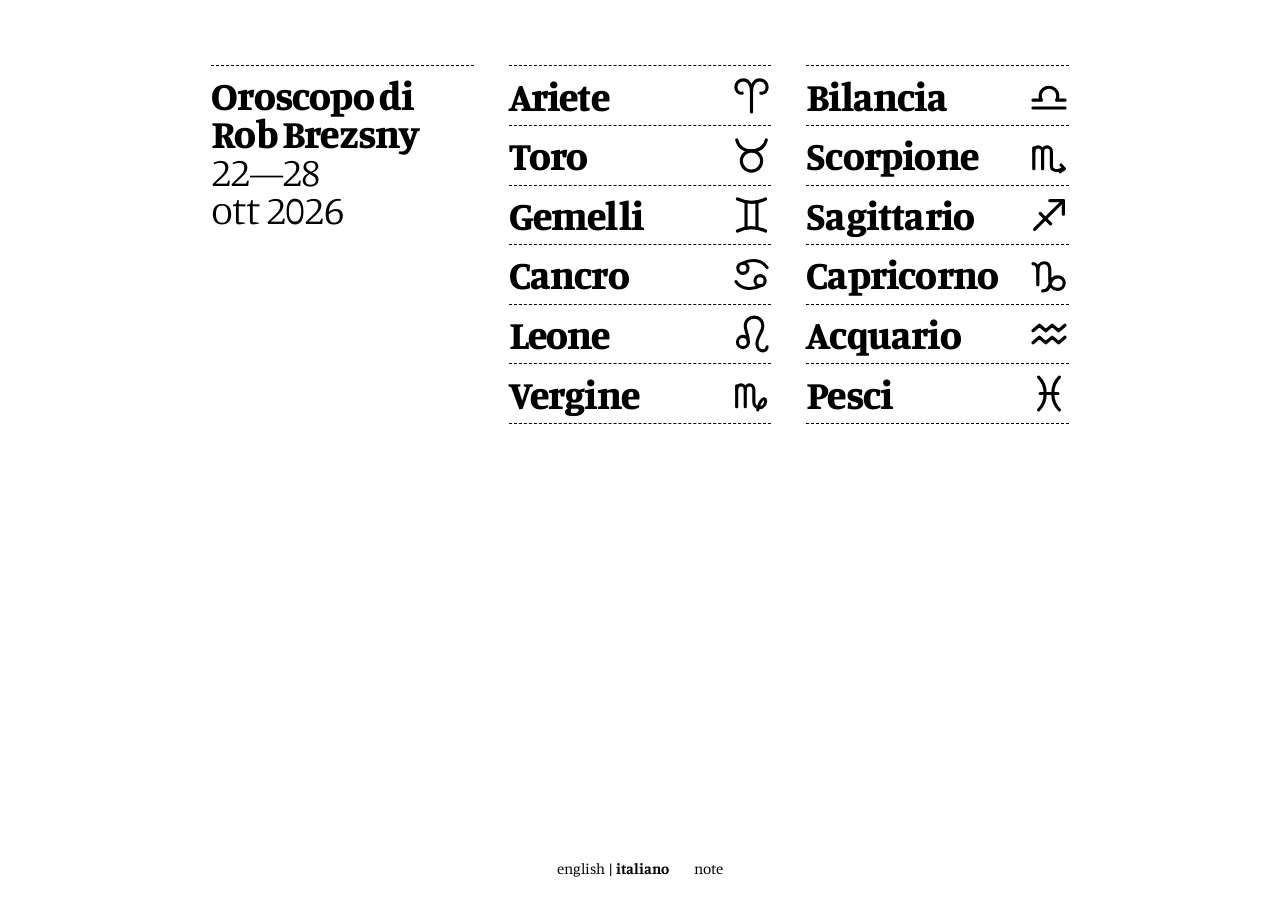
==== index.html @ 0cee4499 "Pagina delle note in italiano e inglese, con link nel footer Co-Authored-By: Claude Opus 5.5 <norepl" ====
<!doctype html>
<html lang="it">
<head>
  <meta charset="utf-8">
  <meta name="viewport" content="width=device-width, initial-scale=1">
  <meta name="robots" content="noindex, nofollow">
  <title>Oroscopo</title>
  <link rel="preconnect" href="https://fonts.googleapis.com">
  <link rel="preconnect" href="https://fonts.gstatic.com" crossorigin>
  <link href="https://fonts.googleapis.com/css2?family=Manuale:wght@300;400;700;800&display=swap" rel="stylesheet">
  <link rel="stylesheet" href="style.css">
</head>
<body class="home">
  <main class="foglio" id="foglio">
    <h1 class="titolo"><span id="intestazione">Oroscopo di</span><br><span id="autore"></span><br><span class="data" id="settimana"></span></h1>
    <ul class="elenco" id="elenco"></ul>
  </main>
  <footer class="lingue" id="lingue">
    <a href="#en" data-lingua="en" lang="en">english</a> | <a href="#it" data-lingua="it">italiano</a>
    <a class="link-nota" id="link-nota" href="nota">note</a>
  </footer>
  <script src="app.js"></script>
</body>
</html>
---- style.css ----
/* Oroscopo da scontrino — solo nero #000 su bianco */

/* La lunghezza della pagina viene impostata da app.js, segno per segno */
@page {
  size: 58mm 110mm;
  margin: 0;
}

* {
  box-sizing: border-box;
}

/* --s è la scala dello scontrino: tutte le misure sono quelle di stampa
   (mm e pt) moltiplicate per --s. In stampa vale 1; a schermo le misure
   crescono, ma senza zoom: sul telefono la colonna si allarga e le righe
   diventano più lunghe, il corpo resta lo stesso. */
:root {
  --s: 1;
  --st: var(--s); /* scala di titoli e simboli: di solito la stessa */
}

/* A schermo, computer e telefono, la stessa scala: 48mm → 280 pixel.
   Sul telefono la colonna si allarga fino a tutta la larghezza
   e le righe diventano più lunghe, il corpo resta questo. */
@media screen {
  :root {
    --s: 1.5434;
    --st: var(--s);
  }
}

/* Telefono: testo a 18px, titoli e nomi dei segni a 36px */
@media screen and (max-width: 480px) {
  :root {
    --s: 1.6875; /* 8pt → 18px */
    --st: 1.3462; /* 19,5pt → 35px */
  }
}

html {
  -webkit-text-size-adjust: 100%;
}

body {
  margin: 0;
  background: #fff;
  color: #000;
  font-family: "Manuale", Georgia, serif;
  font-weight: 400;
}

/* ---------- Scontrino ---------- */

.pagina-segno {
  display: flex;
  flex-direction: column;
  align-items: center;
  min-height: 100vh;
  padding: 48px 16px 24px;
}

/* Carta 58mm → 48mm stampabili, con 1,5mm di margine interno per lato.
   La home usa la stessa colonna (.foglio). */
.foglio {
  width: calc(48mm * var(--s));
  margin: 0 auto;
  padding: calc(3mm * var(--s)) calc(1.5mm * var(--s)) calc(4mm * var(--s));
}

.scontrino {
  -webkit-print-color-adjust: exact;
  print-color-adjust: exact;
}

.testata {
  display: flex;
  justify-content: space-between;
  align-items: center;
  gap: calc(2mm * var(--s));
  padding-bottom: calc(2.2mm * var(--s));
  border-bottom: 1px dashed #000;
}

.nome {
  margin: 0;
  font-size: calc(19.5pt * var(--st)); /* il corpo con cui ci sta Capricorno, il nome più lungo */
  font-weight: 800;
  line-height: 0.85;
  letter-spacing: -0.02em;
  white-space: nowrap;
}

/* Il nome riporta all'elenco dei segni */
.nome a {
  color: inherit;
  text-decoration: none;
}

.nome a:hover,
.nome a:focus-visible {
  text-decoration: underline;
  text-decoration-thickness: 1px;
  text-underline-offset: 0.12em;
}

.glifo {
  flex: none;
  width: calc(9mm * var(--st));
  height: calc(9mm * var(--st));
}

.testo {
  margin: calc(2.2mm * var(--s)) 0;
  font-size: calc(8pt * var(--s));
  line-height: 1.32;
  text-align: left;
  -webkit-hyphens: auto;
  hyphens: auto;
}

.testo p {
  margin: 0;
}

.testo p + p {
  text-indent: 1em;
}

.firma {
  display: flex;
  justify-content: space-between;
  gap: calc(2mm * var(--s));
  padding-top: calc(2.2mm * var(--s));
  border-top: 1px dashed #000;
  font-size: calc(6.5pt * var(--s));
  font-weight: 700;
  letter-spacing: 0.06em;
  text-transform: uppercase;
  white-space: nowrap;
}


/* Telefono (e app come Snap&tag, che "fotografano" lo schermo):
   pagina bianca, colonna a tutta larghezza. Il corpo non cambia:
   sugli schermi più larghi le righe sono solo più lunghe. */
@media screen and (max-width: 480px) {
  body.pagina-segno,
  body.home {
    padding: 0 0 24px;
  }

  /* Home sul telefono: righe un po' più basse, perché tutti e 12 i segni
     stiano in una schermata di iPhone 13 */
  body.home .titolo,
  body.home .elenco a {
    padding: 9.5px 0;
  }

  body.home .elenco img {
    width: 32px;
    height: 32px;
  }

  .foglio {
    width: 100%;
  }

  /* Telefono: l'illustrazione in fondo, sopra il footer delle lingue */
  .pagina-segno .illustrazione:not([hidden]) {
    display: block;
    width: calc(100% - 2 * 1.5mm * var(--s));
    height: auto;
    margin: 8px auto 24px;
  }
}

@media print {
  .lingue {
    display: none;
  }

  body,
  .pagina-segno {
    display: block;
    min-height: 0;
    padding: 0;
    background: #fff;
  }
}

/* Footer: english | italiano. Solo a schermo, centrato in fondo alla pagina. */
.lingue {
  margin-top: auto; /* spinge il footer contro il bordo in basso */
  padding-top: 48px;
  font-size: 15px;
  line-height: 1;
  text-align: center;
}

.lingue a {
  color: #000;
  text-decoration: none;
}

.lingue a.attiva {
  font-weight: 700;
}

/* "note" sta a destra delle lingue, staccato da uno spazio */
.lingue .link-nota {
  margin-left: 1.5em;
}

/* Pagina delle note: lo scontrino da solo, i link nel testo sottolineati */
.pagina-nota .testo a {
  color: inherit;
  text-decoration: underline;
  text-decoration-thickness: 1px;
  text-underline-offset: 0.12em;
}

@media screen and (min-width: 960px) {
  .pagina-segno.pagina-nota {
    display: flex;
  }

  .pagina-segno.pagina-nota .foglio {
    margin: 0 auto;
  }
}

.lingue a:not(.attiva):hover {
  text-decoration: underline;
  text-decoration-thickness: 1px;
  text-underline-offset: 0.12em;
}

/* Illustrazione del segno: solo a schermo.
   Computer: a destra dello scontrino. Finestre più strette: sotto lo scontrino. */
.illustrazione {
  display: none;
}

@media screen and (min-width: 481px) and (max-width: 959px) {
  .pagina-segno .illustrazione:not([hidden]) {
    display: block;
    width: 280px;
    height: auto;
    margin-top: 24px;
  }
}

@media screen and (min-width: 960px) {
  /* Scontrino e lingue a sinistra, illustrazione a destra */
  .pagina-segno {
    display: grid;
    grid-template-columns: auto 420px;
    grid-template-rows: 1fr auto;
    justify-content: center;
    align-items: start;
    column-gap: 64px;
  }

  .pagina-segno .scontrino {
    grid-column: 1;
    grid-row: 1;
  }

  .pagina-segno .illustrazione {
    grid-column: 2;
    grid-row: 1;
  }

  .pagina-segno .lingue {
    grid-column: 1 / -1;
    grid-row: 2;
    justify-self: center;
  }

  .pagina-segno .foglio {
    margin: 0;
  }

  .illustrazione:not([hidden]) {
    display: block;
    width: 420px;
    height: auto;
  }
}

/* ---------- Home ---------- */

.home {
  display: flex;
  flex-direction: column;
  min-height: 100vh;
  padding: 48px 16px 24px;
}

/* Titolo: stesso corpo dei segni, la data in light */
.titolo {
  margin: 0;
  padding: calc(2.2mm * var(--s) * 0.75) 0; /* come le righe dei segni */
  font-size: calc(19.5pt * var(--st));
  font-weight: 800;
  line-height: 0.95;
  letter-spacing: -0.02em;
}

.titolo .data {
  font-weight: 300;
}

.elenco {
  margin: 0;
  padding: 0;
  list-style: none;
  border-top: 1px dashed #000;
}

.elenco li {
  border-bottom: 1px dashed #000;
}

/* Ogni voce è la testata del suo scontrino */
.elenco a {
  display: flex;
  justify-content: space-between;
  align-items: center;
  gap: calc(2mm * var(--s));
  padding: calc(2.2mm * var(--s) * 0.75) 0; /* righe: 75% della testata dello scontrino */
  color: #000;
  text-decoration: none;
  font-size: calc(19.5pt * var(--st));
  font-weight: 800;
  line-height: 0.85;
  letter-spacing: -0.02em;
}

.elenco img {
  flex: none;
  width: calc(9mm * var(--st) * 0.75); /* simboli: 75% di quelli dello scontrino */
  height: calc(9mm * var(--st) * 0.75);
}

.elenco a:hover .nome-segno,
.elenco a:focus-visible .nome-segno {
  text-decoration: underline;
  text-decoration-thickness: 1px;
  text-underline-offset: 0.12em;
}

/* Computer: tre colonne da scontrino. Nella prima il titolo,
   nelle altre due i segni (Ariete–Vergine, Bilancia–Pesci). */
@media screen and (min-width: 960px) {
  .home .foglio {
    display: grid;
    grid-template-columns: calc(45mm * var(--s)) calc(96mm * var(--s)); /* 45 | 6 | 45 + 6 + 45 */
    column-gap: calc(6mm * var(--s));
    align-items: start;
    width: calc(150mm * var(--s)); /* 3 colonne da 45mm + 2 spazi da 6mm + margini interni */
  }

  .titolo {
    border-top: 1px dashed #000;
  }

  .elenco {
    display: grid;
    grid-template-columns: 1fr 1fr;
    grid-template-rows: repeat(6, auto);
    grid-auto-flow: column;
    column-gap: calc(6mm * var(--s));
    border-top: 0;
  }

  .elenco li:nth-child(6n + 1) {
    border-top: 1px dashed #000;
  }
}
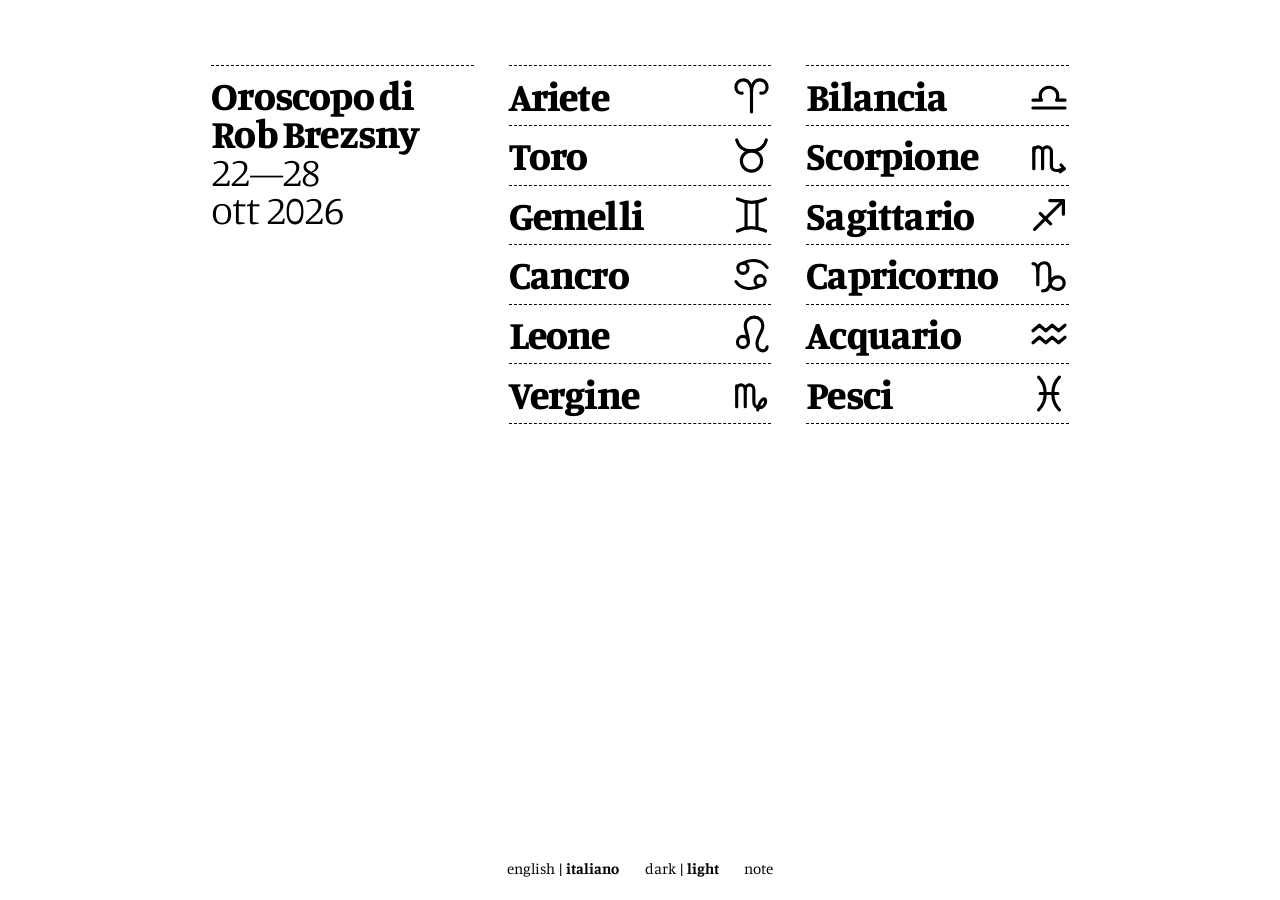
==== commit 86fcad8d: "Modo scuro, con dark | light nel footer Co-Authored-By: Claude Opus 5.5 <noreply@anthropic.com> Clau" ====
--- a/index.html
+++ b/index.html
@@ -9,6 +9,13 @@
   <link rel="preconnect" href="https://fonts.gstatic.com" crossorigin>
   <link href="https://fonts.googleapis.com/css2?family=Manuale:wght@300;400;700;800&display=swap" rel="stylesheet">
   <link rel="stylesheet" href="style.css">
+  <script>
+    // Tema scelto dal footer (dark | light): applicato subito, prima che la pagina appaia
+    try {
+      const tema = localStorage.getItem("tema");
+      if (tema) document.documentElement.dataset.tema = tema;
+    } catch {}
+  </script>
 </head>
 <body class="home">
   <main class="foglio" id="foglio">
@@ -17,6 +24,7 @@
   </main>
   <footer class="lingue" id="lingue">
     <a href="#en" data-lingua="en" lang="en">english</a> | <a href="#it" data-lingua="it">italiano</a>
+    <span class="tema"><a href="#dark" data-tema="dark" lang="en">dark</a> | <a href="#light" data-tema="light" lang="en">light</a></span>
     <a class="link-nota" id="link-nota" href="nota">note</a>
   </footer>
   <script src="app.js"></script>
--- a/style.css
+++ b/style.css
@@ -15,6 +15,8 @@
    crescono, ma senza zoom: sul telefono la colonna si allarga e le righe
    diventano più lunghe, il corpo resta lo stesso. */
 :root {
+  --carta: #fff; /* fondo */
+  --inchiostro: #000; /* testo, righe, simboli */
   --s: 1;
   --st: var(--s); /* scala di titoli e simboli: di solito la stessa */
 }
@@ -37,14 +39,44 @@
   }
 }
 
+/* Modo scuro: di base segue l'impostazione del dispositivo; il footer
+   "dark | light" lo forza (attributo data-tema su <html>, salvato nel browser).
+   Solo a schermo: in stampa resta sempre nero su bianco. */
+@media screen and (prefers-color-scheme: dark) {
+  :root:not([data-tema="light"]) {
+    --carta: #000;
+    --inchiostro: #fff;
+    color-scheme: dark;
+  }
+
+  /* I simboli sono file SVG neri: in modo scuro li invertiamo in bianco */
+  :root:not([data-tema="light"]) .glifo,
+  :root:not([data-tema="light"]) .elenco img {
+    filter: invert(1);
+  }
+}
+
+@media screen {
+  :root[data-tema="dark"] {
+    --carta: #000;
+    --inchiostro: #fff;
+    color-scheme: dark;
+  }
+
+  :root[data-tema="dark"] .glifo,
+  :root[data-tema="dark"] .elenco img {
+    filter: invert(1);
+  }
+}
+
 html {
   -webkit-text-size-adjust: 100%;
 }
 
 body {
   margin: 0;
-  background: #fff;
-  color: #000;
+  background: var(--carta);
+  color: var(--inchiostro);
   font-family: "Manuale", Georgia, serif;
   font-weight: 400;
 }
@@ -78,7 +110,7 @@
   align-items: center;
   gap: calc(2mm * var(--s));
   padding-bottom: calc(2.2mm * var(--s));
-  border-bottom: 1px dashed #000;
+  border-bottom: 1px dashed var(--inchiostro);
 }
 
 .nome {
@@ -131,7 +163,7 @@
   justify-content: space-between;
   gap: calc(2mm * var(--s));
   padding-top: calc(2.2mm * var(--s));
-  border-top: 1px dashed #000;
+  border-top: 1px dashed var(--inchiostro);
   font-size: calc(6.5pt * var(--s));
   font-weight: 700;
   letter-spacing: 0.06em;
@@ -163,12 +195,14 @@
 
   .foglio {
     width: 100%;
+    padding-left: 16px;
+    padding-right: 16px;
   }
 
   /* Telefono: l'illustrazione in fondo, sopra il footer delle lingue */
   .pagina-segno .illustrazione:not([hidden]) {
     display: block;
-    width: calc(100% - 2 * 1.5mm * var(--s));
+    width: calc(100% - 32px); /* allineata al testo: 16px per lato */
     height: auto;
     margin: 8px auto 24px;
   }
@@ -198,7 +232,7 @@
 }
 
 .lingue a {
-  color: #000;
+  color: var(--inchiostro);
   text-decoration: none;
 }
 
@@ -206,7 +240,8 @@
   font-weight: 700;
 }
 
-/* "note" sta a destra delle lingue, staccato da uno spazio */
+/* Gruppi del footer (lingue, tema, note) staccati da uno spazio */
+.lingue .tema,
 .lingue .link-nota {
   margin-left: 1.5em;
 }
@@ -315,11 +350,11 @@
   margin: 0;
   padding: 0;
   list-style: none;
-  border-top: 1px dashed #000;
+  border-top: 1px dashed var(--inchiostro);
 }
 
 .elenco li {
-  border-bottom: 1px dashed #000;
+  border-bottom: 1px dashed var(--inchiostro);
 }
 
 /* Ogni voce è la testata del suo scontrino */
@@ -329,7 +364,7 @@
   align-items: center;
   gap: calc(2mm * var(--s));
   padding: calc(2.2mm * var(--s) * 0.75) 0; /* righe: 75% della testata dello scontrino */
-  color: #000;
+  color: var(--inchiostro);
   text-decoration: none;
   font-size: calc(19.5pt * var(--st));
   font-weight: 800;
@@ -362,7 +397,7 @@
   }
 
   .titolo {
-    border-top: 1px dashed #000;
+    border-top: 1px dashed var(--inchiostro);
   }
 
   .elenco {
@@ -375,6 +410,6 @@
   }
 
   .elenco li:nth-child(6n + 1) {
-    border-top: 1px dashed #000;
-  }
-}
+    border-top: 1px dashed var(--inchiostro);
+  }
+}
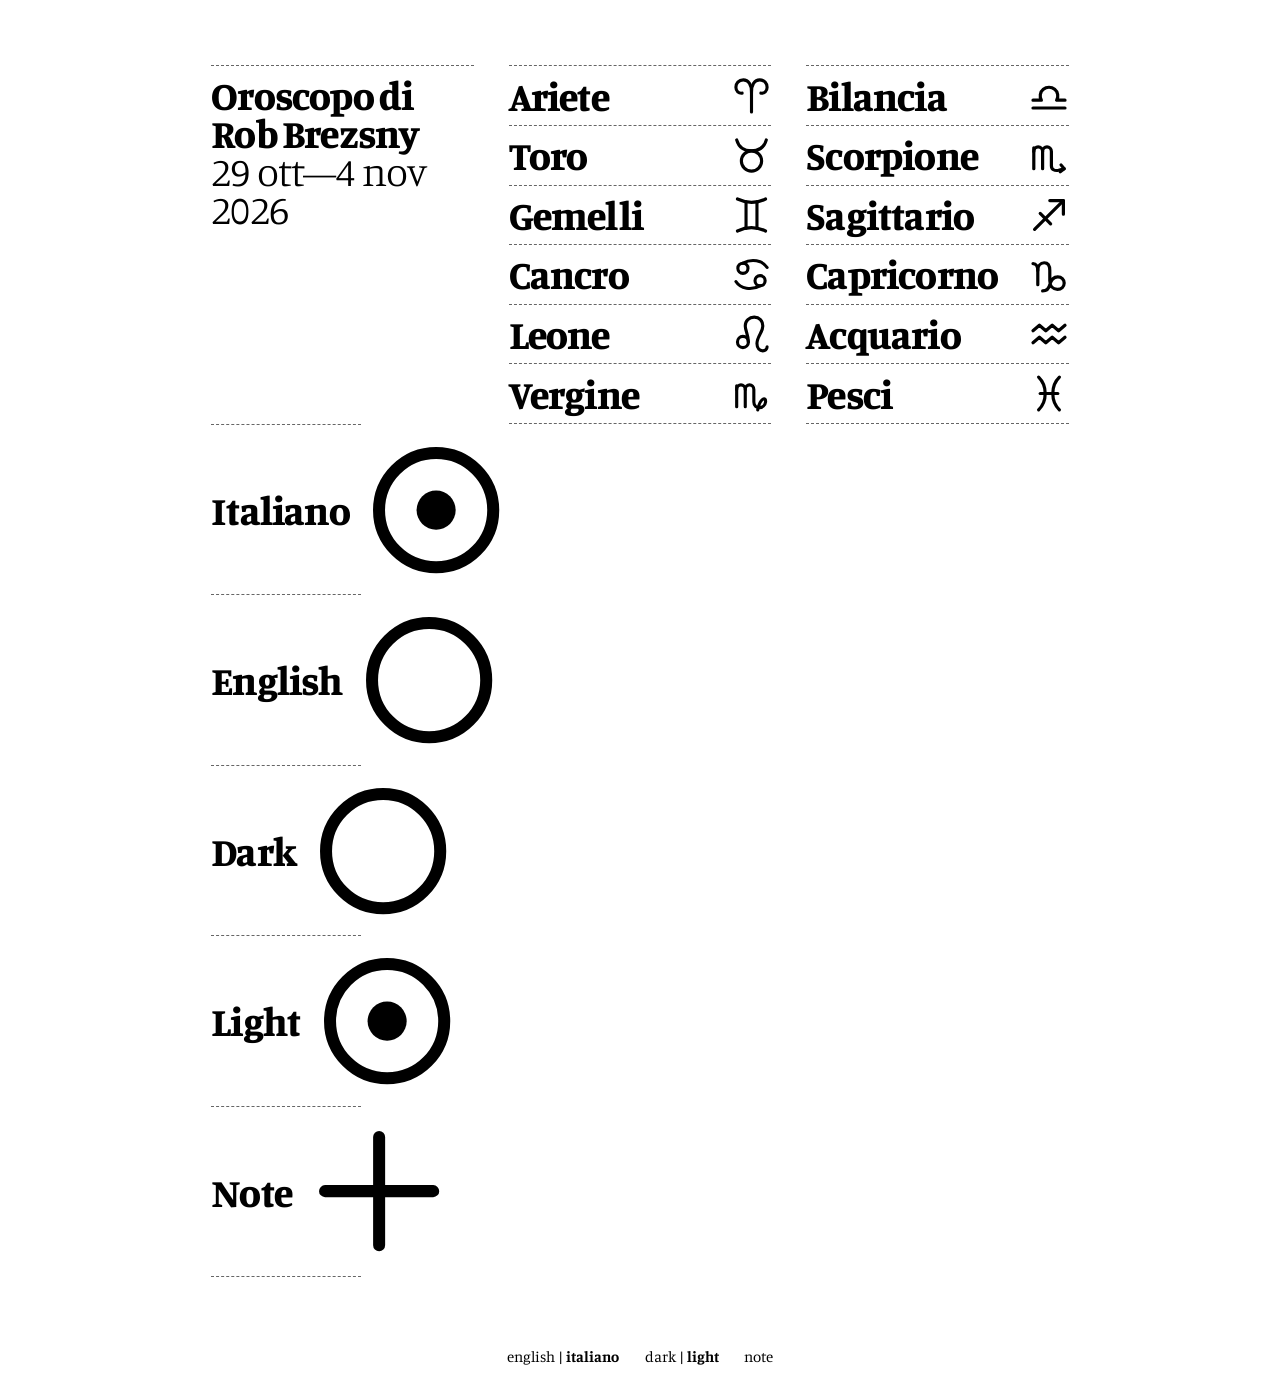
==== commit 850e8ef1: "Menu della home sul telefono, con icone disegnate come i segni Co-Authored-By: Claude Opus 5.5 <nore" ====
--- a/index.html
+++ b/index.html
@@ -5,6 +5,9 @@
   <meta name="viewport" content="width=device-width, initial-scale=1">
   <meta name="robots" content="noindex, nofollow">
   <title>Oroscopo</title>
+  <link rel="apple-touch-icon" href="icone/apple-touch-icon.png">
+  <link rel="icon" type="image/png" href="icone/favicon.png">
+  <meta name="apple-mobile-web-app-title" content="Oroscopo">
   <link rel="preconnect" href="https://fonts.googleapis.com">
   <link rel="preconnect" href="https://fonts.gstatic.com" crossorigin>
   <link href="https://fonts.googleapis.com/css2?family=Manuale:wght@300;400;700;800&display=swap" rel="stylesheet">
@@ -19,8 +22,22 @@
 </head>
 <body class="home">
   <main class="foglio" id="foglio">
+    <button class="apri-menu" id="apri-menu" type="button" aria-label="Menu" aria-expanded="false">
+      <svg class="simbolo" viewBox="0 0 100 100" aria-hidden="true">
+        <path class="linee" d="M14 36 H86 M14 64 H86"/>
+        <path class="croce" d="M22 22 L78 78 M78 22 L22 78"/>
+      </svg>
+    </button>
     <h1 class="titolo"><span id="intestazione">Oroscopo di</span><br><span id="autore"></span><br><span class="data" id="settimana"></span></h1>
     <ul class="elenco" id="elenco"></ul>
+    <!-- Menu del telefono: le voci sono disegnate come i segni -->
+    <ul class="elenco menu" id="menu">
+      <li><a href="#it" data-lingua="it"><span class="nome-segno">Italiano</span><svg class="simbolo" viewBox="0 0 100 100" aria-hidden="true"><circle cx="50" cy="50" r="38"/><circle class="punto" cx="50" cy="50" r="13"/></svg></a></li>
+      <li><a href="#en" data-lingua="en" lang="en"><span class="nome-segno">English</span><svg class="simbolo" viewBox="0 0 100 100" aria-hidden="true"><circle cx="50" cy="50" r="38"/><circle class="punto" cx="50" cy="50" r="13"/></svg></a></li>
+      <li><a href="#dark" data-tema="dark" lang="en"><span class="nome-segno">Dark</span><svg class="simbolo" viewBox="0 0 100 100" aria-hidden="true"><circle cx="50" cy="50" r="38"/><circle class="punto" cx="50" cy="50" r="13"/></svg></a></li>
+      <li><a href="#light" data-tema="light" lang="en"><span class="nome-segno">Light</span><svg class="simbolo" viewBox="0 0 100 100" aria-hidden="true"><circle cx="50" cy="50" r="38"/><circle class="punto" cx="50" cy="50" r="13"/></svg></a></li>
+      <li><a href="nota"><span class="nome-segno menu-nota">Note</span><svg class="simbolo" viewBox="0 0 100 100" aria-hidden="true"><path d="M50 14 V86 M14 50 H86"/></svg></a></li>
+    </ul>
   </main>
   <footer class="lingue" id="lingue">
     <a href="#en" data-lingua="en" lang="en">english</a> | <a href="#it" data-lingua="it">italiano</a>
--- a/style.css
+++ b/style.css
@@ -17,6 +17,9 @@
 :root {
   --carta: #fff; /* fondo */
   --inchiostro: #000; /* testo, righe, simboli */
+  /* Righe tratteggiate: al 60% a schermo; in stampa nero pieno,
+     perché la stampa termica non rende le trasparenze */
+  --riga: var(--inchiostro);
   --s: 1;
   --st: var(--s); /* scala di titoli e simboli: di solito la stessa */
 }
@@ -26,6 +29,12 @@
    e le righe diventano più lunghe, il corpo resta questo. */
 @media screen {
   :root {
+    --riga: color-mix(in srgb, var(--inchiostro) 60%, transparent);
+  }
+}
+
+@media screen {
+  :root {
     --s: 1.5434;
     --st: var(--s);
   }
@@ -35,7 +44,7 @@
 @media screen and (max-width: 480px) {
   :root {
     --s: 1.6875; /* 8pt → 18px */
-    --st: 1.3462; /* 19,5pt → 35px */
+    --st: 1.2115; /* 19,5pt → 31,5px */
   }
 }
 
@@ -110,7 +119,7 @@
   align-items: center;
   gap: calc(2mm * var(--s));
   padding-bottom: calc(2.2mm * var(--s));
-  border-bottom: 1px dashed var(--inchiostro);
+  border-bottom: 1px dashed var(--riga);
 }
 
 .nome {
@@ -163,7 +172,7 @@
   justify-content: space-between;
   gap: calc(2mm * var(--s));
   padding-top: calc(2.2mm * var(--s));
-  border-top: 1px dashed var(--inchiostro);
+  border-top: 1px dashed var(--riga);
   font-size: calc(6.5pt * var(--s));
   font-weight: 700;
   letter-spacing: 0.06em;
@@ -185,12 +194,12 @@
      stiano in una schermata di iPhone 13 */
   body.home .titolo,
   body.home .elenco a {
-    padding: 9.5px 0;
+    padding: 8.5px 0;
   }
 
   body.home .elenco img {
-    width: 32px;
-    height: 32px;
+    width: 28.8px;
+    height: 28.8px;
   }
 
   .foglio {
@@ -350,11 +359,11 @@
   margin: 0;
   padding: 0;
   list-style: none;
-  border-top: 1px dashed var(--inchiostro);
+  border-top: 1px dashed var(--riga);
 }
 
 .elenco li {
-  border-bottom: 1px dashed var(--inchiostro);
+  border-bottom: 1px dashed var(--riga);
 }
 
 /* Ogni voce è la testata del suo scontrino */
@@ -378,11 +387,96 @@
   height: calc(9mm * var(--st) * 0.75);
 }
 
-.elenco a:hover .nome-segno,
+/* Sottolineatura al passaggio del mouse: solo dove c'è un mouse
+   (sul telefono resterebbe "incollata" dopo il tocco) */
+@media (hover: hover) {
+  .elenco a:hover .nome-segno {
+    text-decoration: underline;
+    text-decoration-thickness: 1px;
+    text-underline-offset: 0.12em;
+  }
+}
+
 .elenco a:focus-visible .nome-segno {
   text-decoration: underline;
   text-decoration-thickness: 1px;
   text-underline-offset: 0.12em;
+}
+
+/* Menu del telefono: icone disegnate come i simboli dei segni
+   (viewBox 100, tratto 8, estremità arrotondate), nel colore del testo */
+.apri-menu,
+.menu {
+  display: none;
+}
+
+.simbolo {
+  flex: none;
+  fill: none;
+  stroke: currentColor;
+  stroke-width: 8;
+  stroke-linecap: round;
+  stroke-linejoin: round;
+}
+
+/* Cerchietto: il punto dentro indica la scelta attiva */
+.simbolo .punto {
+  display: none;
+  fill: currentColor;
+  stroke: none;
+}
+
+.menu a.attiva .punto {
+  display: inline;
+}
+
+.apri-menu .croce,
+.menu-aperto .apri-menu .linee {
+  display: none;
+}
+
+.menu-aperto .apri-menu .croce {
+  display: inline;
+}
+
+@media screen and (max-width: 480px) {
+  .home .foglio {
+    position: relative;
+  }
+
+  /* Sulla prima riga del titolo, allineata ai simboli dei segni */
+  .apri-menu {
+    display: block;
+    position: absolute;
+    top: calc(3mm * var(--s) + 8.5px);
+    right: 16px;
+    width: 28.8px;
+    height: calc(19.5pt * var(--st) * 0.95);
+    padding: 0;
+    border: 0;
+    background: none;
+    color: var(--inchiostro);
+    cursor: pointer;
+  }
+
+  .apri-menu .simbolo,
+  body.home .elenco .simbolo {
+    width: 28.8px;
+    height: 28.8px;
+  }
+
+  .menu-aperto #elenco {
+    display: none;
+  }
+
+  .menu-aperto #menu {
+    display: block;
+  }
+
+  /* Sul telefono il footer della home è sostituito dal menu */
+  body.home .lingue {
+    display: none;
+  }
 }
 
 /* Computer: tre colonne da scontrino. Nella prima il titolo,
@@ -397,7 +491,7 @@
   }
 
   .titolo {
-    border-top: 1px dashed var(--inchiostro);
+    border-top: 1px dashed var(--riga);
   }
 
   .elenco {
@@ -410,6 +504,6 @@
   }
 
   .elenco li:nth-child(6n + 1) {
-    border-top: 1px dashed var(--inchiostro);
-  }
-}
+    border-top: 1px dashed var(--riga);
+  }
+}
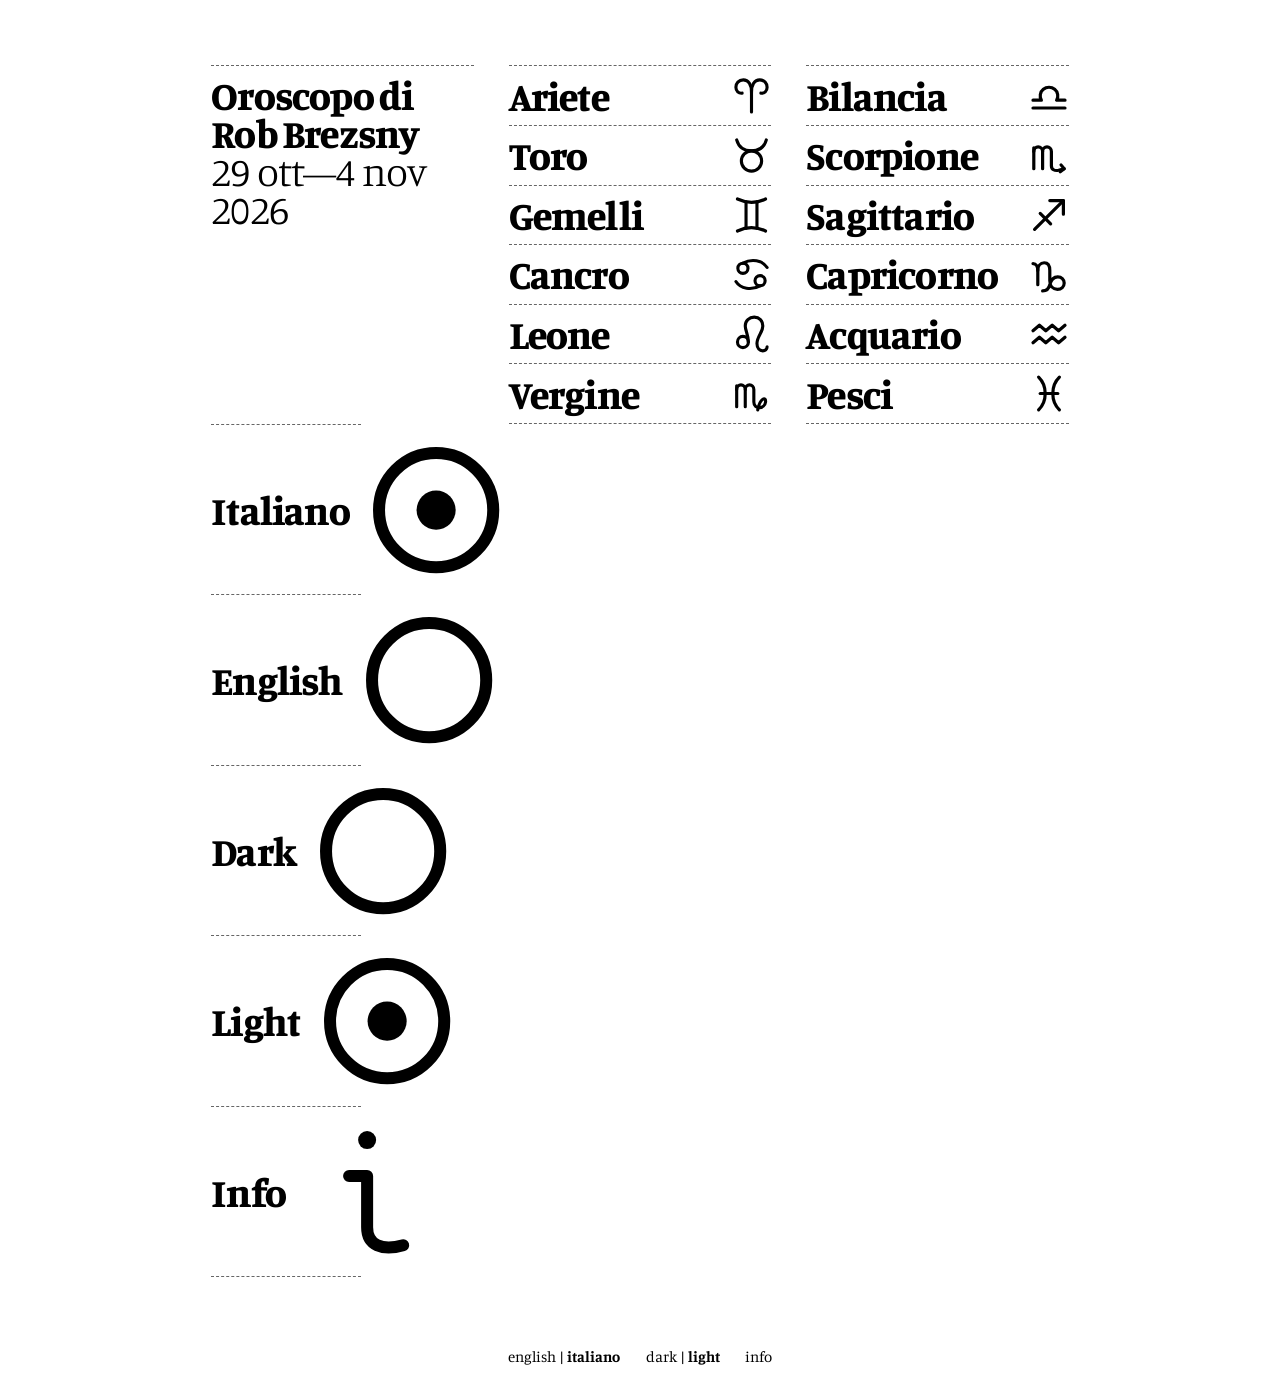
==== commit 4ad3e492: "Note diventa Info: link, menu con la nuova icona i, pagina /info Co-Authored-By: Claude Opus 5.5 <no" ====
--- a/index.html
+++ b/index.html
@@ -36,13 +36,13 @@
       <li><a href="#en" data-lingua="en" lang="en"><span class="nome-segno">English</span><svg class="simbolo" viewBox="0 0 100 100" aria-hidden="true"><circle cx="50" cy="50" r="38"/><circle class="punto" cx="50" cy="50" r="13"/></svg></a></li>
       <li><a href="#dark" data-tema="dark" lang="en"><span class="nome-segno">Dark</span><svg class="simbolo" viewBox="0 0 100 100" aria-hidden="true"><circle cx="50" cy="50" r="38"/><circle class="punto" cx="50" cy="50" r="13"/></svg></a></li>
       <li><a href="#light" data-tema="light" lang="en"><span class="nome-segno">Light</span><svg class="simbolo" viewBox="0 0 100 100" aria-hidden="true"><circle cx="50" cy="50" r="38"/><circle class="punto" cx="50" cy="50" r="13"/></svg></a></li>
-      <li><a href="nota"><span class="nome-segno menu-nota">Note</span><svg class="simbolo" viewBox="0 0 100 100" aria-hidden="true"><path d="M50 14 V86 M14 50 H86"/></svg></a></li>
+      <li><a href="info"><span class="nome-segno">Info</span><svg class="simbolo" viewBox="0 0 100 100" aria-hidden="true"><circle class="punto-i" cx="46" cy="16" r="6"/><path d="M34 40 H46 V74 C46 86 56 90 70 86"/></svg></a></li>
     </ul>
   </main>
   <footer class="lingue" id="lingue">
     <a href="#en" data-lingua="en" lang="en">english</a> | <a href="#it" data-lingua="it">italiano</a>
     <span class="tema"><a href="#dark" data-tema="dark" lang="en">dark</a> | <a href="#light" data-tema="light" lang="en">light</a></span>
-    <a class="link-nota" id="link-nota" href="nota">note</a>
+    <a class="link-nota" id="link-nota" href="info">info</a>
   </footer>
   <script src="app.js"></script>
 </body>
--- a/style.css
+++ b/style.css
@@ -131,6 +131,12 @@
   white-space: nowrap;
 }
 
+/* Anche il simbolo riporta all'elenco dei segni */
+.link-glifo {
+  display: flex;
+  flex: none;
+}
+
 /* Il nome riporta all'elenco dei segni */
 .nome a {
   color: inherit;
@@ -249,13 +255,13 @@
   font-weight: 700;
 }
 
-/* Gruppi del footer (lingue, tema, note) staccati da uno spazio */
+/* Gruppi del footer (lingue, tema, info) staccati da uno spazio */
 .lingue .tema,
 .lingue .link-nota {
   margin-left: 1.5em;
 }
 
-/* Pagina delle note: lo scontrino da solo, i link nel testo sottolineati */
+/* Pagina Info: lo scontrino da solo, i link nel testo sottolineati */
 .pagina-nota .testo a {
   color: inherit;
   text-decoration: underline;
@@ -419,6 +425,12 @@
   stroke-linejoin: round;
 }
 
+/* Punto della "i" di Info: pieno, come il punto delle scelte attive */
+.simbolo .punto-i {
+  fill: currentColor;
+  stroke: none;
+}
+
 /* Cerchietto: il punto dentro indica la scelta attiva */
 .simbolo .punto {
   display: none;
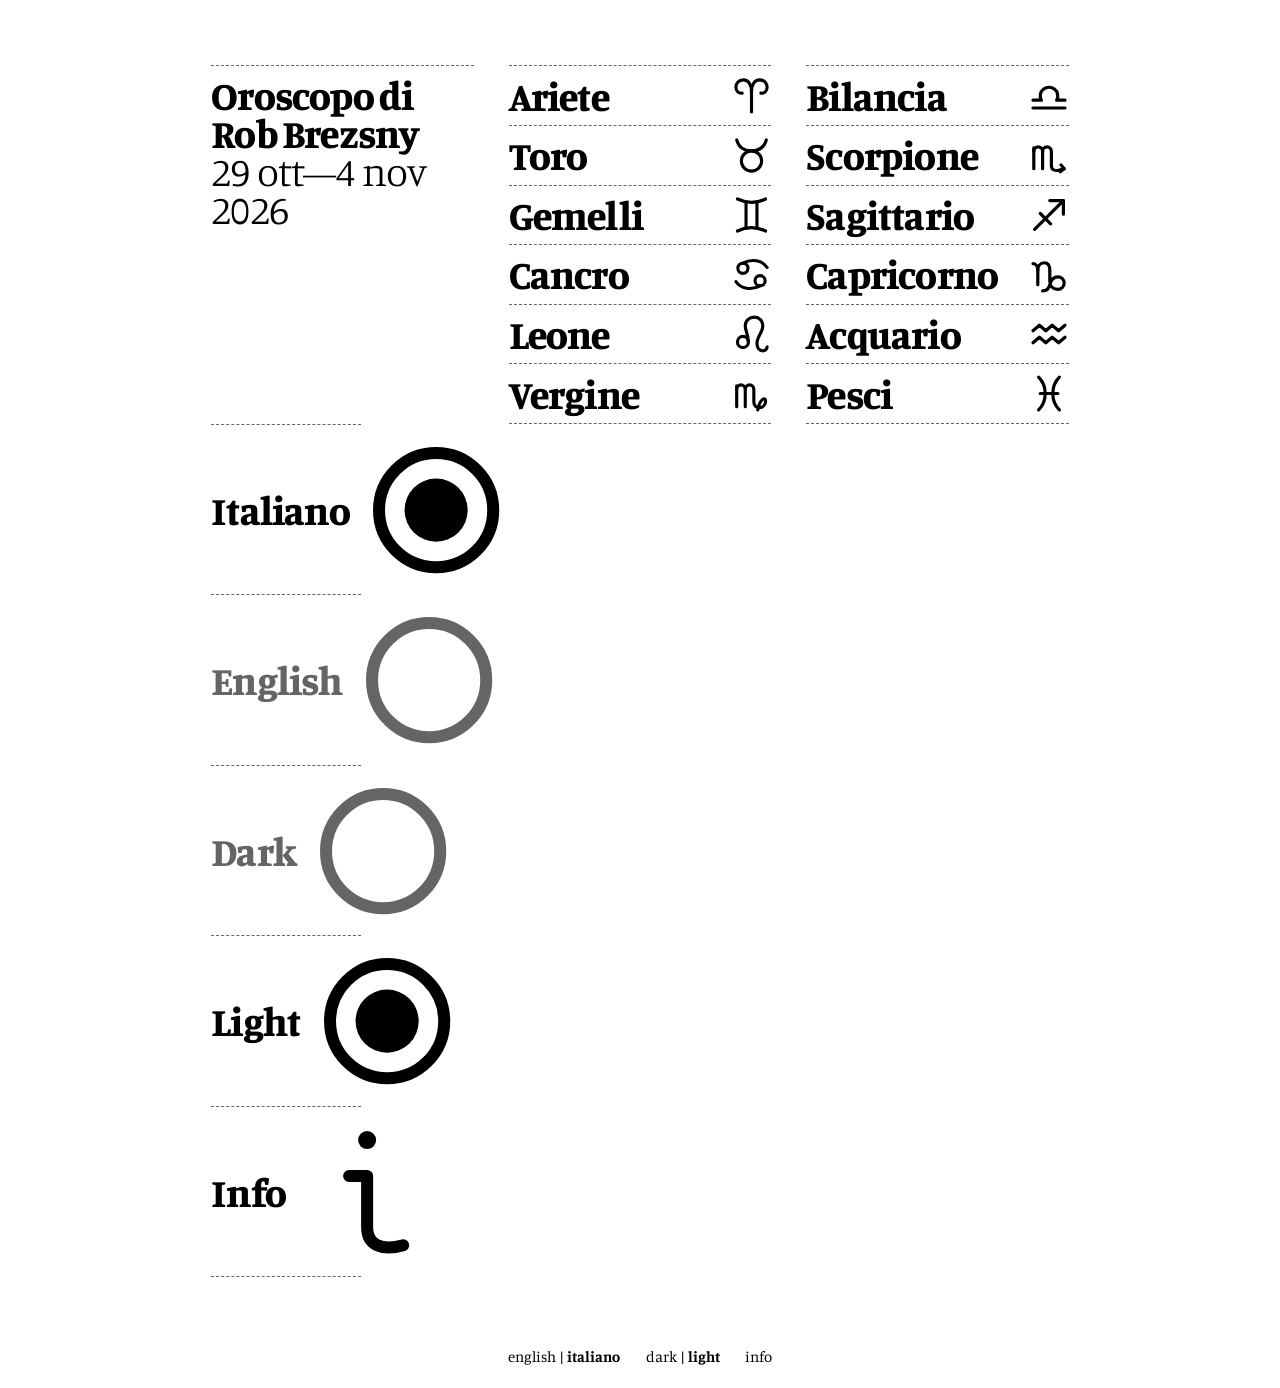
==== commit fe47443a: "Menu: punto più grande nelle scelte attive, voci non scelte al 60% Co-Authored-By: Claude Opus 5.5 <" ====
--- a/index.html
+++ b/index.html
@@ -32,10 +32,10 @@
     <ul class="elenco" id="elenco"></ul>
     <!-- Menu del telefono: le voci sono disegnate come i segni -->
     <ul class="elenco menu" id="menu">
-      <li><a href="#it" data-lingua="it"><span class="nome-segno">Italiano</span><svg class="simbolo" viewBox="0 0 100 100" aria-hidden="true"><circle cx="50" cy="50" r="38"/><circle class="punto" cx="50" cy="50" r="13"/></svg></a></li>
-      <li><a href="#en" data-lingua="en" lang="en"><span class="nome-segno">English</span><svg class="simbolo" viewBox="0 0 100 100" aria-hidden="true"><circle cx="50" cy="50" r="38"/><circle class="punto" cx="50" cy="50" r="13"/></svg></a></li>
-      <li><a href="#dark" data-tema="dark" lang="en"><span class="nome-segno">Dark</span><svg class="simbolo" viewBox="0 0 100 100" aria-hidden="true"><circle cx="50" cy="50" r="38"/><circle class="punto" cx="50" cy="50" r="13"/></svg></a></li>
-      <li><a href="#light" data-tema="light" lang="en"><span class="nome-segno">Light</span><svg class="simbolo" viewBox="0 0 100 100" aria-hidden="true"><circle cx="50" cy="50" r="38"/><circle class="punto" cx="50" cy="50" r="13"/></svg></a></li>
+      <li><a href="#it" data-lingua="it"><span class="nome-segno">Italiano</span><svg class="simbolo" viewBox="0 0 100 100" aria-hidden="true"><circle cx="50" cy="50" r="38"/><circle class="punto" cx="50" cy="50" r="21"/></svg></a></li>
+      <li><a href="#en" data-lingua="en" lang="en"><span class="nome-segno">English</span><svg class="simbolo" viewBox="0 0 100 100" aria-hidden="true"><circle cx="50" cy="50" r="38"/><circle class="punto" cx="50" cy="50" r="21"/></svg></a></li>
+      <li><a href="#dark" data-tema="dark" lang="en"><span class="nome-segno">Dark</span><svg class="simbolo" viewBox="0 0 100 100" aria-hidden="true"><circle cx="50" cy="50" r="38"/><circle class="punto" cx="50" cy="50" r="21"/></svg></a></li>
+      <li><a href="#light" data-tema="light" lang="en"><span class="nome-segno">Light</span><svg class="simbolo" viewBox="0 0 100 100" aria-hidden="true"><circle cx="50" cy="50" r="38"/><circle class="punto" cx="50" cy="50" r="21"/></svg></a></li>
       <li><a href="info"><span class="nome-segno">Info</span><svg class="simbolo" viewBox="0 0 100 100" aria-hidden="true"><circle class="punto-i" cx="46" cy="16" r="6"/><path d="M34 40 H46 V74 C46 86 56 90 70 86"/></svg></a></li>
     </ul>
   </main>
--- a/style.css
+++ b/style.css
@@ -194,6 +194,11 @@
   body.pagina-segno,
   body.home {
     padding: 0 0 24px;
+  }
+
+  /* Testo dei paragrafi un po' più grande della scala (18px): 20px */
+  body .testo {
+    font-size: 20px;
   }
 
   /* Home sul telefono: righe un po' più basse, perché tutti e 12 i segni
@@ -442,6 +447,12 @@
   display: inline;
 }
 
+/* Le scelte non attive (lingua e tema) al 60%, come le righe tratteggiate */
+.menu a[data-lingua]:not(.attiva),
+.menu a[data-tema]:not(.attiva) {
+  opacity: 0.6;
+}
+
 .apri-menu .croce,
 .menu-aperto .apri-menu .linee {
   display: none;
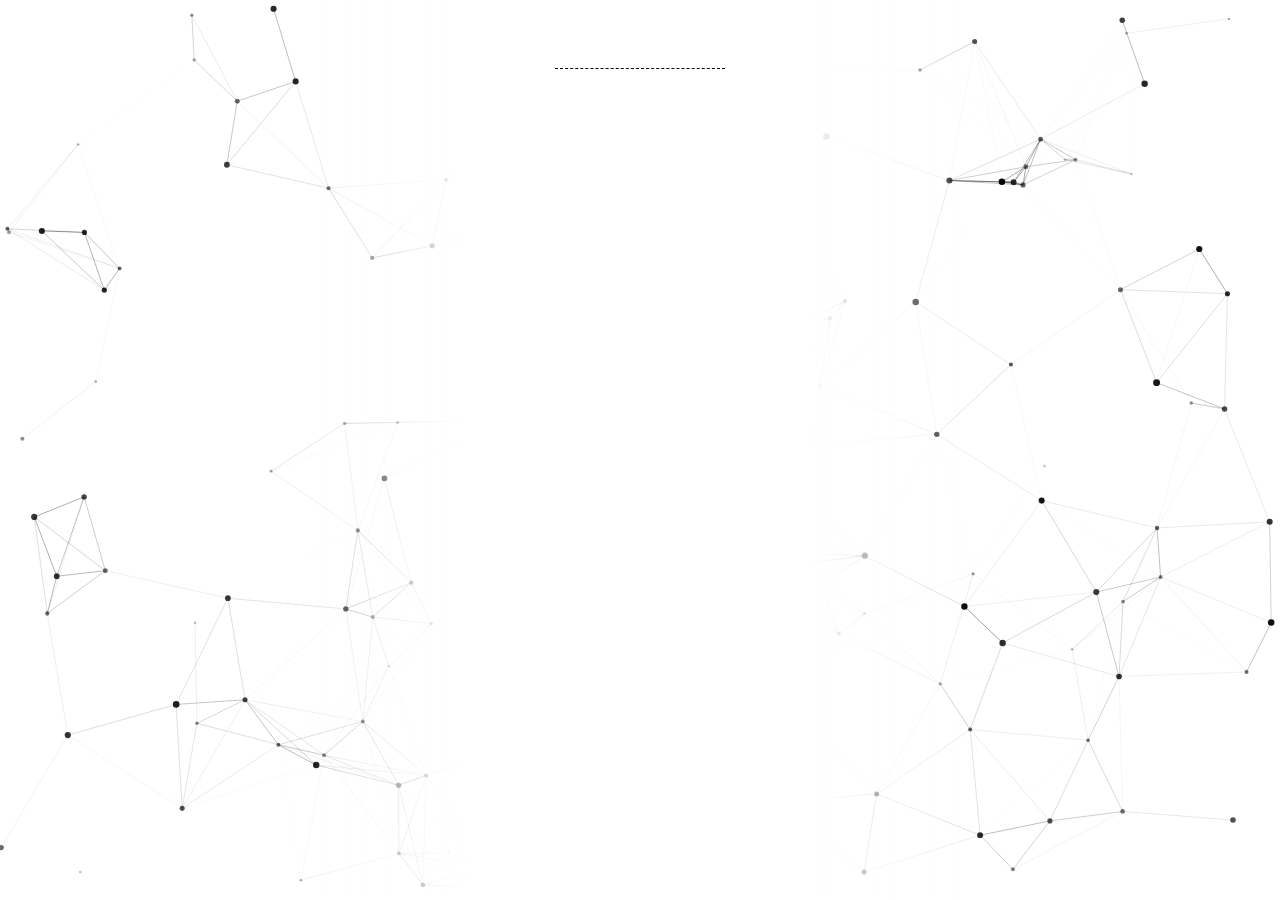
==== commit 52f8652a: "Sfondo animato con stelle e fili nella home Solo a schermo, non in stampa. Corretto anche lo spostam" ====
--- a/index.html
+++ b/index.html
@@ -5,45 +5,18 @@
   <meta name="viewport" content="width=device-width, initial-scale=1">
   <meta name="robots" content="noindex, nofollow">
   <title>Oroscopo</title>
-  <link rel="apple-touch-icon" href="icone/apple-touch-icon.png">
-  <link rel="icon" type="image/png" href="icone/favicon.png">
-  <meta name="apple-mobile-web-app-title" content="Oroscopo">
   <link rel="preconnect" href="https://fonts.googleapis.com">
   <link rel="preconnect" href="https://fonts.gstatic.com" crossorigin>
-  <link href="https://fonts.googleapis.com/css2?family=Manuale:wght@300;400;700;800&display=swap" rel="stylesheet">
+  <link href="https://fonts.googleapis.com/css2?family=Manuale:wght@400;700;800&display=swap" rel="stylesheet">
   <link rel="stylesheet" href="style.css">
-  <script>
-    // Tema scelto dal footer (dark | light): applicato subito, prima che la pagina appaia
-    try {
-      const tema = localStorage.getItem("tema");
-      if (tema) document.documentElement.dataset.tema = tema;
-    } catch {}
-  </script>
 </head>
 <body class="home">
+  <canvas class="cielo" id="cielo" aria-hidden="true"></canvas>
   <main class="foglio" id="foglio">
-    <button class="apri-menu" id="apri-menu" type="button" aria-label="Menu" aria-expanded="false">
-      <svg class="simbolo" viewBox="0 0 100 100" aria-hidden="true">
-        <path class="linee" d="M14 36 H86 M14 64 H86"/>
-        <path class="croce" d="M22 22 L78 78 M78 22 L22 78"/>
-      </svg>
-    </button>
-    <h1 class="titolo"><span id="intestazione">Oroscopo di</span><br><span id="autore"></span><br><span class="data" id="settimana"></span></h1>
+    <p class="settimana" id="settimana"></p>
     <ul class="elenco" id="elenco"></ul>
-    <!-- Menu del telefono: le voci sono disegnate come i segni -->
-    <ul class="elenco menu" id="menu">
-      <li><a href="#it" data-lingua="it"><span class="nome-segno">Italiano</span><svg class="simbolo" viewBox="0 0 100 100" aria-hidden="true"><circle cx="50" cy="50" r="38"/><circle class="punto" cx="50" cy="50" r="21"/></svg></a></li>
-      <li><a href="#en" data-lingua="en" lang="en"><span class="nome-segno">English</span><svg class="simbolo" viewBox="0 0 100 100" aria-hidden="true"><circle cx="50" cy="50" r="38"/><circle class="punto" cx="50" cy="50" r="21"/></svg></a></li>
-      <li><a href="#dark" data-tema="dark" lang="en"><span class="nome-segno">Dark</span><svg class="simbolo" viewBox="0 0 100 100" aria-hidden="true"><circle cx="50" cy="50" r="38"/><circle class="punto" cx="50" cy="50" r="21"/></svg></a></li>
-      <li><a href="#light" data-tema="light" lang="en"><span class="nome-segno">Light</span><svg class="simbolo" viewBox="0 0 100 100" aria-hidden="true"><circle cx="50" cy="50" r="38"/><circle class="punto" cx="50" cy="50" r="21"/></svg></a></li>
-      <li><a href="info"><span class="nome-segno">Info</span><svg class="simbolo" viewBox="0 0 100 100" aria-hidden="true"><circle class="punto-i" cx="46" cy="16" r="6"/><path d="M34 40 H46 V74 C46 86 56 90 70 86"/></svg></a></li>
-    </ul>
   </main>
-  <footer class="lingue" id="lingue">
-    <a href="#en" data-lingua="en" lang="en">english</a> | <a href="#it" data-lingua="it">italiano</a>
-    <span class="tema"><a href="#dark" data-tema="dark" lang="en">dark</a> | <a href="#light" data-tema="light" lang="en">light</a></span>
-    <a class="link-nota" id="link-nota" href="info">info</a>
-  </footer>
   <script src="app.js"></script>
+  <script src="sfondo.js"></script>
 </body>
 </html>
--- a/style.css
+++ b/style.css
@@ -10,82 +10,14 @@
   box-sizing: border-box;
 }
 
-/* --s è la scala dello scontrino: tutte le misure sono quelle di stampa
-   (mm e pt) moltiplicate per --s. In stampa vale 1; a schermo le misure
-   crescono, ma senza zoom: sul telefono la colonna si allarga e le righe
-   diventano più lunghe, il corpo resta lo stesso. */
-:root {
-  --carta: #fff; /* fondo */
-  --inchiostro: #000; /* testo, righe, simboli */
-  /* Righe tratteggiate: al 60% a schermo; in stampa nero pieno,
-     perché la stampa termica non rende le trasparenze */
-  --riga: var(--inchiostro);
-  --s: 1;
-  --st: var(--s); /* scala di titoli e simboli: di solito la stessa */
-}
-
-/* A schermo, computer e telefono, la stessa scala: 48mm → 280 pixel.
-   Sul telefono la colonna si allarga fino a tutta la larghezza
-   e le righe diventano più lunghe, il corpo resta questo. */
-@media screen {
-  :root {
-    --riga: color-mix(in srgb, var(--inchiostro) 60%, transparent);
-  }
-}
-
-@media screen {
-  :root {
-    --s: 1.5434;
-    --st: var(--s);
-  }
-}
-
-/* Telefono: testo a 18px, titoli e nomi dei segni a 36px */
-@media screen and (max-width: 480px) {
-  :root {
-    --s: 1.6875; /* 8pt → 18px */
-    --st: 1.2115; /* 19,5pt → 31,5px */
-  }
-}
-
-/* Modo scuro: di base segue l'impostazione del dispositivo; il footer
-   "dark | light" lo forza (attributo data-tema su <html>, salvato nel browser).
-   Solo a schermo: in stampa resta sempre nero su bianco. */
-@media screen and (prefers-color-scheme: dark) {
-  :root:not([data-tema="light"]) {
-    --carta: #000;
-    --inchiostro: #fff;
-    color-scheme: dark;
-  }
-
-  /* I simboli sono file SVG neri: in modo scuro li invertiamo in bianco */
-  :root:not([data-tema="light"]) .glifo,
-  :root:not([data-tema="light"]) .elenco img {
-    filter: invert(1);
-  }
-}
-
-@media screen {
-  :root[data-tema="dark"] {
-    --carta: #000;
-    --inchiostro: #fff;
-    color-scheme: dark;
-  }
-
-  :root[data-tema="dark"] .glifo,
-  :root[data-tema="dark"] .elenco img {
-    filter: invert(1);
-  }
-}
-
 html {
   -webkit-text-size-adjust: 100%;
 }
 
 body {
   margin: 0;
-  background: var(--carta);
-  color: var(--inchiostro);
+  background: #fff;
+  color: #000;
   font-family: "Manuale", Georgia, serif;
   font-weight: 400;
 }
@@ -97,15 +29,15 @@
   flex-direction: column;
   align-items: center;
   min-height: 100vh;
-  padding: 48px 16px 24px;
+  padding: 48px 16px;
 }
 
 /* Carta 58mm → 48mm stampabili, con 1,5mm di margine interno per lato.
    La home usa la stessa colonna (.foglio). */
 .foglio {
-  width: calc(48mm * var(--s));
+  width: 48mm;
   margin: 0 auto;
-  padding: calc(3mm * var(--s)) calc(1.5mm * var(--s)) calc(4mm * var(--s));
+  padding: 3mm 1.5mm 4mm;
 }
 
 .scontrino {
@@ -117,48 +49,29 @@
   display: flex;
   justify-content: space-between;
   align-items: center;
-  gap: calc(2mm * var(--s));
-  padding-bottom: calc(2.2mm * var(--s));
-  border-bottom: 1px dashed var(--riga);
+  gap: 2mm;
+  padding-bottom: 2.2mm;
+  border-bottom: 1px dashed #000;
 }
 
 .nome {
   margin: 0;
-  font-size: calc(19.5pt * var(--st)); /* il corpo con cui ci sta Capricorno, il nome più lungo */
+  font-size: 19.5pt; /* il corpo con cui ci sta Capricorno, il nome più lungo */
   font-weight: 800;
   line-height: 0.85;
   letter-spacing: -0.02em;
   white-space: nowrap;
 }
 
-/* Anche il simbolo riporta all'elenco dei segni */
-.link-glifo {
-  display: flex;
-  flex: none;
-}
-
-/* Il nome riporta all'elenco dei segni */
-.nome a {
-  color: inherit;
-  text-decoration: none;
-}
-
-.nome a:hover,
-.nome a:focus-visible {
-  text-decoration: underline;
-  text-decoration-thickness: 1px;
-  text-underline-offset: 0.12em;
-}
-
 .glifo {
   flex: none;
-  width: calc(9mm * var(--st));
-  height: calc(9mm * var(--st));
+  width: 9mm;
+  height: 9mm;
 }
 
 .testo {
-  margin: calc(2.2mm * var(--s)) 0;
-  font-size: calc(8pt * var(--s));
+  margin: 2.2mm 0;
+  font-size: 8pt;
   line-height: 1.32;
   text-align: left;
   -webkit-hyphens: auto;
@@ -176,10 +89,10 @@
 .firma {
   display: flex;
   justify-content: space-between;
-  gap: calc(2mm * var(--s));
-  padding-top: calc(2.2mm * var(--s));
-  border-top: 1px dashed var(--riga);
-  font-size: calc(6.5pt * var(--s));
+  gap: 2mm;
+  padding-top: 2.2mm;
+  border-top: 1px dashed #000;
+  font-size: 6.5pt;
   font-weight: 700;
   letter-spacing: 0.06em;
   text-transform: uppercase;
@@ -188,49 +101,19 @@
 
 
 /* Telefono (e app come Snap&tag, che "fotografano" lo schermo):
-   pagina bianca, colonna a tutta larghezza. Il corpo non cambia:
-   sugli schermi più larghi le righe sono solo più lunghe. */
-@media screen and (max-width: 480px) {
-  body.pagina-segno,
+   pagina bianca, scontrino ingrandito a tutta larghezza da app.js */
+@media screen and (max-width: 600px) {
+  .pagina-segno,
   body.home {
-    padding: 0 0 24px;
-  }
-
-  /* Testo dei paragrafi un po' più grande della scala (18px): 20px */
-  body .testo {
-    font-size: 20px;
-  }
-
-  /* Home sul telefono: righe un po' più basse, perché tutti e 12 i segni
-     stiano in una schermata di iPhone 13 */
-  body.home .titolo,
-  body.home .elenco a {
-    padding: 8.5px 0;
-  }
-
-  body.home .elenco img {
-    width: 28.8px;
-    height: 28.8px;
-  }
-
+    display: block;
+    min-height: 0;
+    padding: 0;
+  }
+}
+
+@media print {
   .foglio {
-    width: 100%;
-    padding-left: 16px;
-    padding-right: 16px;
-  }
-
-  /* Telefono: l'illustrazione in fondo, sopra il footer delle lingue */
-  .pagina-segno .illustrazione:not([hidden]) {
-    display: block;
-    width: calc(100% - 32px); /* allineata al testo: 16px per lato */
-    height: auto;
-    margin: 8px auto 24px;
-  }
-}
-
-@media print {
-  .lingue {
-    display: none;
+    zoom: 1 !important;
   }
 
   body,
@@ -242,139 +125,52 @@
   }
 }
 
-/* Footer: english | italiano. Solo a schermo, centrato in fondo alla pagina. */
-.lingue {
-  margin-top: auto; /* spinge il footer contro il bordo in basso */
-  padding-top: 48px;
-  font-size: 15px;
-  line-height: 1;
-  text-align: center;
-}
-
-.lingue a {
-  color: var(--inchiostro);
-  text-decoration: none;
-}
-
-.lingue a.attiva {
+/* ---------- Home ---------- */
+
+.home {
+  padding: 48px 16px;
+}
+
+/* Sfondo animato (sfondo.js): solo a schermo, dietro alla colonna */
+.cielo {
+  position: fixed;
+  inset: 0;
+  width: 100vw;
+  height: 100vh;
+  z-index: 0;
+  pointer-events: none;
+}
+
+.home .foglio {
+  position: relative;
+  z-index: 1;
+}
+
+@media print {
+  .cielo {
+    display: none;
+  }
+}
+
+/* Data in alto, come la firma dello scontrino */
+.settimana {
+  margin: 0;
+  padding-bottom: 2.2mm;
+  font-size: 6.5pt;
   font-weight: 700;
-}
-
-/* Gruppi del footer (lingue, tema, info) staccati da uno spazio */
-.lingue .tema,
-.lingue .link-nota {
-  margin-left: 1.5em;
-}
-
-/* Pagina Info: lo scontrino da solo, i link nel testo sottolineati */
-.pagina-nota .testo a {
-  color: inherit;
-  text-decoration: underline;
-  text-decoration-thickness: 1px;
-  text-underline-offset: 0.12em;
-}
-
-@media screen and (min-width: 960px) {
-  .pagina-segno.pagina-nota {
-    display: flex;
-  }
-
-  .pagina-segno.pagina-nota .foglio {
-    margin: 0 auto;
-  }
-}
-
-.lingue a:not(.attiva):hover {
-  text-decoration: underline;
-  text-decoration-thickness: 1px;
-  text-underline-offset: 0.12em;
-}
-
-/* Illustrazione del segno: solo a schermo.
-   Computer: a destra dello scontrino. Finestre più strette: sotto lo scontrino. */
-.illustrazione {
-  display: none;
-}
-
-@media screen and (min-width: 481px) and (max-width: 959px) {
-  .pagina-segno .illustrazione:not([hidden]) {
-    display: block;
-    width: 280px;
-    height: auto;
-    margin-top: 24px;
-  }
-}
-
-@media screen and (min-width: 960px) {
-  /* Scontrino e lingue a sinistra, illustrazione a destra */
-  .pagina-segno {
-    display: grid;
-    grid-template-columns: auto 420px;
-    grid-template-rows: 1fr auto;
-    justify-content: center;
-    align-items: start;
-    column-gap: 64px;
-  }
-
-  .pagina-segno .scontrino {
-    grid-column: 1;
-    grid-row: 1;
-  }
-
-  .pagina-segno .illustrazione {
-    grid-column: 2;
-    grid-row: 1;
-  }
-
-  .pagina-segno .lingue {
-    grid-column: 1 / -1;
-    grid-row: 2;
-    justify-self: center;
-  }
-
-  .pagina-segno .foglio {
-    margin: 0;
-  }
-
-  .illustrazione:not([hidden]) {
-    display: block;
-    width: 420px;
-    height: auto;
-  }
-}
-
-/* ---------- Home ---------- */
-
-.home {
-  display: flex;
-  flex-direction: column;
-  min-height: 100vh;
-  padding: 48px 16px 24px;
-}
-
-/* Titolo: stesso corpo dei segni, la data in light */
-.titolo {
-  margin: 0;
-  padding: calc(2.2mm * var(--s) * 0.75) 0; /* come le righe dei segni */
-  font-size: calc(19.5pt * var(--st));
-  font-weight: 800;
-  line-height: 0.95;
-  letter-spacing: -0.02em;
-}
-
-.titolo .data {
-  font-weight: 300;
+  letter-spacing: 0.06em;
+  text-transform: uppercase;
 }
 
 .elenco {
   margin: 0;
   padding: 0;
   list-style: none;
-  border-top: 1px dashed var(--riga);
+  border-top: 1px dashed #000;
 }
 
 .elenco li {
-  border-bottom: 1px dashed var(--riga);
+  border-bottom: 1px dashed #000;
 }
 
 /* Ogni voce è la testata del suo scontrino */
@@ -382,11 +178,11 @@
   display: flex;
   justify-content: space-between;
   align-items: center;
-  gap: calc(2mm * var(--s));
-  padding: calc(2.2mm * var(--s) * 0.75) 0; /* righe: 75% della testata dello scontrino */
-  color: var(--inchiostro);
+  gap: 2mm;
+  padding: 2.2mm 0;
+  color: #000;
   text-decoration: none;
-  font-size: calc(19.5pt * var(--st));
+  font-size: 19.5pt;
   font-weight: 800;
   line-height: 0.85;
   letter-spacing: -0.02em;
@@ -394,139 +190,13 @@
 
 .elenco img {
   flex: none;
-  width: calc(9mm * var(--st) * 0.75); /* simboli: 75% di quelli dello scontrino */
-  height: calc(9mm * var(--st) * 0.75);
-}
-
-/* Sottolineatura al passaggio del mouse: solo dove c'è un mouse
-   (sul telefono resterebbe "incollata" dopo il tocco) */
-@media (hover: hover) {
-  .elenco a:hover .nome-segno {
-    text-decoration: underline;
-    text-decoration-thickness: 1px;
-    text-underline-offset: 0.12em;
-  }
-}
-
+  width: 9mm;
+  height: 9mm;
+}
+
+.elenco a:hover .nome-segno,
 .elenco a:focus-visible .nome-segno {
   text-decoration: underline;
   text-decoration-thickness: 1px;
   text-underline-offset: 0.12em;
 }
-
-/* Menu del telefono: icone disegnate come i simboli dei segni
-   (viewBox 100, tratto 8, estremità arrotondate), nel colore del testo */
-.apri-menu,
-.menu {
-  display: none;
-}
-
-.simbolo {
-  flex: none;
-  fill: none;
-  stroke: currentColor;
-  stroke-width: 8;
-  stroke-linecap: round;
-  stroke-linejoin: round;
-}
-
-/* Punto della "i" di Info: pieno, come il punto delle scelte attive */
-.simbolo .punto-i {
-  fill: currentColor;
-  stroke: none;
-}
-
-/* Cerchietto: il punto dentro indica la scelta attiva */
-.simbolo .punto {
-  display: none;
-  fill: currentColor;
-  stroke: none;
-}
-
-.menu a.attiva .punto {
-  display: inline;
-}
-
-/* Le scelte non attive (lingua e tema) al 60%, come le righe tratteggiate */
-.menu a[data-lingua]:not(.attiva),
-.menu a[data-tema]:not(.attiva) {
-  opacity: 0.6;
-}
-
-.apri-menu .croce,
-.menu-aperto .apri-menu .linee {
-  display: none;
-}
-
-.menu-aperto .apri-menu .croce {
-  display: inline;
-}
-
-@media screen and (max-width: 480px) {
-  .home .foglio {
-    position: relative;
-  }
-
-  /* Sulla prima riga del titolo, allineata ai simboli dei segni */
-  .apri-menu {
-    display: block;
-    position: absolute;
-    top: calc(3mm * var(--s) + 8.5px);
-    right: 16px;
-    width: 28.8px;
-    height: calc(19.5pt * var(--st) * 0.95);
-    padding: 0;
-    border: 0;
-    background: none;
-    color: var(--inchiostro);
-    cursor: pointer;
-  }
-
-  .apri-menu .simbolo,
-  body.home .elenco .simbolo {
-    width: 28.8px;
-    height: 28.8px;
-  }
-
-  .menu-aperto #elenco {
-    display: none;
-  }
-
-  .menu-aperto #menu {
-    display: block;
-  }
-
-  /* Sul telefono il footer della home è sostituito dal menu */
-  body.home .lingue {
-    display: none;
-  }
-}
-
-/* Computer: tre colonne da scontrino. Nella prima il titolo,
-   nelle altre due i segni (Ariete–Vergine, Bilancia–Pesci). */
-@media screen and (min-width: 960px) {
-  .home .foglio {
-    display: grid;
-    grid-template-columns: calc(45mm * var(--s)) calc(96mm * var(--s)); /* 45 | 6 | 45 + 6 + 45 */
-    column-gap: calc(6mm * var(--s));
-    align-items: start;
-    width: calc(150mm * var(--s)); /* 3 colonne da 45mm + 2 spazi da 6mm + margini interni */
-  }
-
-  .titolo {
-    border-top: 1px dashed var(--riga);
-  }
-
-  .elenco {
-    display: grid;
-    grid-template-columns: 1fr 1fr;
-    grid-template-rows: repeat(6, auto);
-    grid-auto-flow: column;
-    column-gap: calc(6mm * var(--s));
-    border-top: 0;
-  }
-
-  .elenco li:nth-child(6n + 1) {
-    border-top: 1px dashed var(--riga);
-  }
-}
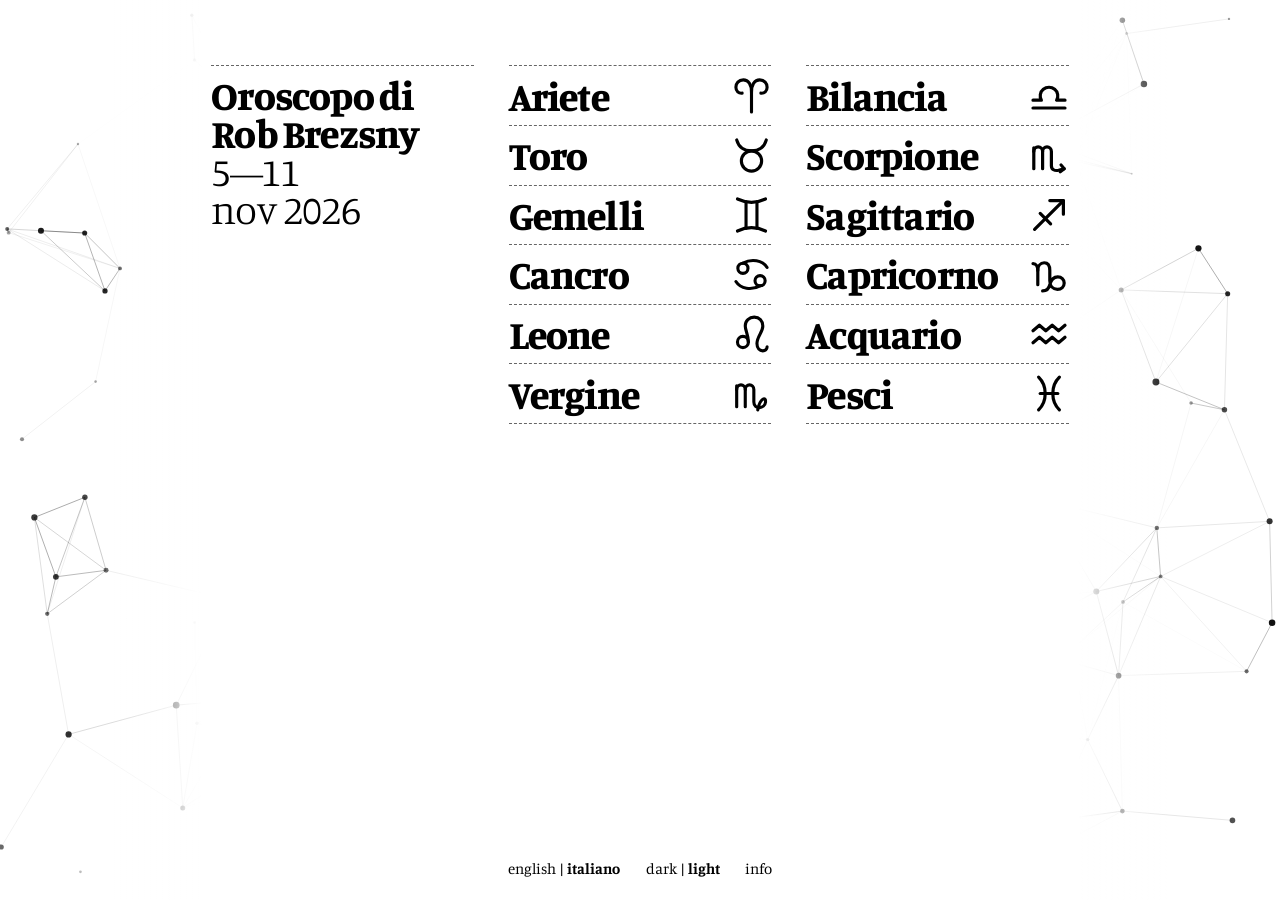
==== commit ce19486f: "Sfondo animato con stelle e fili nella home Solo a schermo, segue il modo chiaro o scuro, lascia lib" ====
--- a/index.html
+++ b/index.html
@@ -5,17 +5,45 @@
   <meta name="viewport" content="width=device-width, initial-scale=1">
   <meta name="robots" content="noindex, nofollow">
   <title>Oroscopo</title>
+  <link rel="apple-touch-icon" href="icone/apple-touch-icon.png">
+  <link rel="icon" type="image/png" href="icone/favicon.png">
+  <meta name="apple-mobile-web-app-title" content="Oroscopo">
   <link rel="preconnect" href="https://fonts.googleapis.com">
   <link rel="preconnect" href="https://fonts.gstatic.com" crossorigin>
-  <link href="https://fonts.googleapis.com/css2?family=Manuale:wght@400;700;800&display=swap" rel="stylesheet">
+  <link href="https://fonts.googleapis.com/css2?family=Manuale:wght@300;400;700;800&display=swap" rel="stylesheet">
   <link rel="stylesheet" href="style.css">
+  <script>
+    // Tema scelto dal footer (dark | light): applicato subito, prima che la pagina appaia
+    try {
+      const tema = localStorage.getItem("tema");
+      if (tema) document.documentElement.dataset.tema = tema;
+    } catch {}
+  </script>
 </head>
 <body class="home">
-  <canvas class="cielo" id="cielo" aria-hidden="true"></canvas>
   <main class="foglio" id="foglio">
-    <p class="settimana" id="settimana"></p>
+    <button class="apri-menu" id="apri-menu" type="button" aria-label="Menu" aria-expanded="false">
+      <svg class="simbolo" viewBox="0 0 100 100" aria-hidden="true">
+        <path class="linee" d="M14 36 H86 M14 64 H86"/>
+        <path class="croce" d="M22 22 L78 78 M78 22 L22 78"/>
+      </svg>
+    </button>
+    <h1 class="titolo"><span id="intestazione">Oroscopo di</span><br><span id="autore"></span><br><span class="data" id="settimana"></span></h1>
     <ul class="elenco" id="elenco"></ul>
+    <!-- Menu del telefono: le voci sono disegnate come i segni -->
+    <ul class="elenco menu" id="menu">
+      <li><a href="#it" data-lingua="it"><span class="nome-segno">Italiano</span><svg class="simbolo" viewBox="0 0 100 100" aria-hidden="true"><circle cx="50" cy="50" r="38"/><circle class="punto" cx="50" cy="50" r="21"/></svg></a></li>
+      <li><a href="#en" data-lingua="en" lang="en"><span class="nome-segno">English</span><svg class="simbolo" viewBox="0 0 100 100" aria-hidden="true"><circle cx="50" cy="50" r="38"/><circle class="punto" cx="50" cy="50" r="21"/></svg></a></li>
+      <li><a href="#dark" data-tema="dark" lang="en"><span class="nome-segno">Dark</span><svg class="simbolo" viewBox="0 0 100 100" aria-hidden="true"><circle cx="50" cy="50" r="38"/><circle class="punto" cx="50" cy="50" r="21"/></svg></a></li>
+      <li><a href="#light" data-tema="light" lang="en"><span class="nome-segno">Light</span><svg class="simbolo" viewBox="0 0 100 100" aria-hidden="true"><circle cx="50" cy="50" r="38"/><circle class="punto" cx="50" cy="50" r="21"/></svg></a></li>
+      <li><a href="info"><span class="nome-segno">Info</span><svg class="simbolo" viewBox="0 0 100 100" aria-hidden="true"><circle class="punto-i" cx="46" cy="16" r="6"/><path d="M34 40 H46 V74 C46 86 56 90 70 86"/></svg></a></li>
+    </ul>
   </main>
+  <footer class="lingue" id="lingue">
+    <a href="#en" data-lingua="en" lang="en">english</a> | <a href="#it" data-lingua="it">italiano</a>
+    <span class="tema"><a href="#dark" data-tema="dark" lang="en">dark</a> | <a href="#light" data-tema="light" lang="en">light</a></span>
+    <a class="link-nota" id="link-nota" href="info">info</a>
+  </footer>
   <script src="app.js"></script>
   <script src="sfondo.js"></script>
 </body>
--- a/style.css
+++ b/style.css
@@ -10,14 +10,85 @@
   box-sizing: border-box;
 }
 
+/* --s è la scala dello scontrino: tutte le misure sono quelle di stampa
+   (mm e pt) moltiplicate per --s. In stampa vale 1; a schermo le misure
+   crescono, ma senza zoom: sul telefono la colonna si allarga e le righe
+   diventano più lunghe, il corpo resta lo stesso. */
+:root {
+  --non-scelta: 0.4; /* opacità delle voci non scelte nel menu */
+  --carta: #fff; /* fondo */
+  --inchiostro: #000; /* testo, righe, simboli */
+  /* Righe tratteggiate: al 60% a schermo; in stampa nero pieno,
+     perché la stampa termica non rende le trasparenze */
+  --riga: var(--inchiostro);
+  --s: 1;
+  --st: var(--s); /* scala di titoli e simboli: di solito la stessa */
+}
+
+/* A schermo, computer e telefono, la stessa scala: 48mm → 280 pixel.
+   Sul telefono la colonna si allarga fino a tutta la larghezza
+   e le righe diventano più lunghe, il corpo resta questo. */
+@media screen {
+  :root {
+    --riga: color-mix(in srgb, var(--inchiostro) 60%, transparent);
+  }
+}
+
+@media screen {
+  :root {
+    --s: 1.5434;
+    --st: var(--s);
+  }
+}
+
+/* Telefono: testo a 18px, titoli e nomi dei segni a 36px */
+@media screen and (max-width: 480px) {
+  :root {
+    --s: 1.6875; /* 8pt → 18px */
+    --st: 1.2115; /* 19,5pt → 31,5px */
+  }
+}
+
+/* Modo scuro: di base segue l'impostazione del dispositivo; il footer
+   "dark | light" lo forza (attributo data-tema su <html>, salvato nel browser).
+   Solo a schermo: in stampa resta sempre nero su bianco. */
+@media screen and (prefers-color-scheme: dark) {
+  :root:not([data-tema="light"]) {
+    --carta: #000;
+    --inchiostro: #fff;
+    --non-scelta: 0.6;
+    color-scheme: dark;
+  }
+
+  /* I simboli sono file SVG neri: in modo scuro li invertiamo in bianco */
+  :root:not([data-tema="light"]) .glifo,
+  :root:not([data-tema="light"]) .elenco img {
+    filter: invert(1);
+  }
+}
+
+@media screen {
+  :root[data-tema="dark"] {
+    --carta: #000;
+    --inchiostro: #fff;
+    --non-scelta: 0.6;
+    color-scheme: dark;
+  }
+
+  :root[data-tema="dark"] .glifo,
+  :root[data-tema="dark"] .elenco img {
+    filter: invert(1);
+  }
+}
+
 html {
   -webkit-text-size-adjust: 100%;
 }
 
 body {
   margin: 0;
-  background: #fff;
-  color: #000;
+  background: var(--carta);
+  color: var(--inchiostro);
   font-family: "Manuale", Georgia, serif;
   font-weight: 400;
 }
@@ -29,15 +100,15 @@
   flex-direction: column;
   align-items: center;
   min-height: 100vh;
-  padding: 48px 16px;
+  padding: 48px 16px 24px;
 }
 
 /* Carta 58mm → 48mm stampabili, con 1,5mm di margine interno per lato.
    La home usa la stessa colonna (.foglio). */
 .foglio {
-  width: 48mm;
+  width: calc(48mm * var(--s));
   margin: 0 auto;
-  padding: 3mm 1.5mm 4mm;
+  padding: calc(3mm * var(--s)) calc(1.5mm * var(--s)) calc(4mm * var(--s));
 }
 
 .scontrino {
@@ -49,29 +120,48 @@
   display: flex;
   justify-content: space-between;
   align-items: center;
-  gap: 2mm;
-  padding-bottom: 2.2mm;
-  border-bottom: 1px dashed #000;
+  gap: calc(2mm * var(--s));
+  padding-bottom: calc(2.2mm * var(--s));
+  border-bottom: 1px dashed var(--riga);
 }
 
 .nome {
   margin: 0;
-  font-size: 19.5pt; /* il corpo con cui ci sta Capricorno, il nome più lungo */
+  font-size: calc(19.5pt * var(--st)); /* il corpo con cui ci sta Capricorno, il nome più lungo */
   font-weight: 800;
   line-height: 0.85;
   letter-spacing: -0.02em;
   white-space: nowrap;
 }
 
+/* Anche il simbolo riporta all'elenco dei segni */
+.link-glifo {
+  display: flex;
+  flex: none;
+}
+
+/* Il nome riporta all'elenco dei segni */
+.nome a {
+  color: inherit;
+  text-decoration: none;
+}
+
+.nome a:hover,
+.nome a:focus-visible {
+  text-decoration: underline;
+  text-decoration-thickness: 1px;
+  text-underline-offset: 0.12em;
+}
+
 .glifo {
   flex: none;
-  width: 9mm;
-  height: 9mm;
+  width: calc(9mm * var(--st));
+  height: calc(9mm * var(--st));
 }
 
 .testo {
-  margin: 2.2mm 0;
-  font-size: 8pt;
+  margin: calc(2.2mm * var(--s)) 0;
+  font-size: calc(8pt * var(--s));
   line-height: 1.32;
   text-align: left;
   -webkit-hyphens: auto;
@@ -89,10 +179,10 @@
 .firma {
   display: flex;
   justify-content: space-between;
-  gap: 2mm;
-  padding-top: 2.2mm;
-  border-top: 1px dashed #000;
-  font-size: 6.5pt;
+  gap: calc(2mm * var(--s));
+  padding-top: calc(2.2mm * var(--s));
+  border-top: 1px dashed var(--riga);
+  font-size: calc(6.5pt * var(--s));
   font-weight: 700;
   letter-spacing: 0.06em;
   text-transform: uppercase;
@@ -101,19 +191,49 @@
 
 
 /* Telefono (e app come Snap&tag, che "fotografano" lo schermo):
-   pagina bianca, scontrino ingrandito a tutta larghezza da app.js */
-@media screen and (max-width: 600px) {
-  .pagina-segno,
+   pagina bianca, colonna a tutta larghezza. Il corpo non cambia:
+   sugli schermi più larghi le righe sono solo più lunghe. */
+@media screen and (max-width: 480px) {
+  body.pagina-segno,
   body.home {
+    padding: 0 0 24px;
+  }
+
+  /* Testo dei paragrafi un po' più grande della scala (18px): 20px */
+  body .testo {
+    font-size: 20px;
+  }
+
+  /* Home sul telefono: righe un po' più basse, perché tutti e 12 i segni
+     stiano in una schermata di iPhone 13 */
+  body.home .titolo,
+  body.home .elenco a {
+    padding: 8.5px 0;
+  }
+
+  body.home .elenco img {
+    width: 28.8px;
+    height: 28.8px;
+  }
+
+  .foglio {
+    width: 100%;
+    padding-left: 16px;
+    padding-right: 16px;
+  }
+
+  /* Telefono: l'illustrazione in fondo, sopra il footer delle lingue */
+  .pagina-segno .illustrazione:not([hidden]) {
     display: block;
-    min-height: 0;
-    padding: 0;
+    width: calc(100% - 32px); /* allineata al testo: 16px per lato */
+    height: auto;
+    margin: 8px auto 24px;
   }
 }
 
 @media print {
-  .foglio {
-    zoom: 1 !important;
+  .lingue {
+    display: none;
   }
 
   body,
@@ -125,13 +245,318 @@
   }
 }
 
+/* Footer: english | italiano. Solo a schermo, centrato in fondo alla pagina. */
+.lingue {
+  margin-top: auto; /* spinge il footer contro il bordo in basso */
+  padding-top: 48px;
+  font-size: 15px;
+  line-height: 1;
+  text-align: center;
+}
+
+.lingue a {
+  color: var(--inchiostro);
+  text-decoration: none;
+}
+
+.lingue a.attiva {
+  font-weight: 700;
+}
+
+/* Gruppi del footer (lingue, tema, info) staccati da uno spazio */
+.lingue .tema,
+.lingue .link-nota {
+  margin-left: 1.5em;
+}
+
+/* Pagina Info: titoletto in grassetto, senza rientro; anche il paragrafo
+   che lo segue parte senza rientro */
+.testo .titoletto {
+  font-weight: 700;
+  text-indent: 0;
+}
+
+.testo .titoletto + p {
+  text-indent: 0;
+}
+
+/* I link non vanno spezzati con la sillabazione */
+.pagina-nota .testo a {
+  -webkit-hyphens: none;
+  hyphens: none;
+}
+
+/* Pagina Info: lo scontrino da solo, i link nel testo sottolineati */
+.pagina-nota .testo a {
+  color: inherit;
+  text-decoration: underline;
+  text-decoration-thickness: 1px;
+  text-underline-offset: 0.12em;
+}
+
+@media screen and (min-width: 960px) {
+  .pagina-segno.pagina-nota {
+    display: flex;
+  }
+
+  .pagina-segno.pagina-nota .foglio {
+    margin: 0 auto;
+  }
+}
+
+.lingue a:not(.attiva):hover {
+  text-decoration: underline;
+  text-decoration-thickness: 1px;
+  text-underline-offset: 0.12em;
+}
+
+/* Illustrazione del segno: solo a schermo.
+   Computer: a destra dello scontrino. Finestre più strette: sotto lo scontrino. */
+.illustrazione {
+  display: none;
+}
+
+@media screen and (min-width: 481px) and (max-width: 959px) {
+  .pagina-segno .illustrazione:not([hidden]) {
+    display: block;
+    width: 280px;
+    height: auto;
+    margin-top: 24px;
+  }
+}
+
+@media screen and (min-width: 960px) {
+  /* Scontrino e lingue a sinistra, illustrazione a destra */
+  .pagina-segno {
+    display: grid;
+    grid-template-columns: auto 420px;
+    grid-template-rows: 1fr auto;
+    justify-content: center;
+    align-items: start;
+    column-gap: 64px;
+  }
+
+  .pagina-segno .scontrino {
+    grid-column: 1;
+    grid-row: 1;
+  }
+
+  .pagina-segno .illustrazione {
+    grid-column: 2;
+    grid-row: 1;
+  }
+
+  .pagina-segno .lingue {
+    grid-column: 1 / -1;
+    grid-row: 2;
+    justify-self: center;
+  }
+
+  .pagina-segno .foglio {
+    margin: 0;
+  }
+
+  .illustrazione:not([hidden]) {
+    display: block;
+    width: 420px;
+    height: auto;
+  }
+}
+
 /* ---------- Home ---------- */
 
 .home {
-  padding: 48px 16px;
-}
-
-/* Sfondo animato (sfondo.js): solo a schermo, dietro alla colonna */
+  display: flex;
+  flex-direction: column;
+  min-height: 100vh;
+  padding: 48px 16px 24px;
+}
+
+/* Titolo: stesso corpo dei segni, la data in light */
+.titolo {
+  margin: 0;
+  padding: calc(2.2mm * var(--s) * 0.75) 0; /* come le righe dei segni */
+  font-size: calc(19.5pt * var(--st));
+  font-weight: 800;
+  line-height: 0.95;
+  letter-spacing: -0.02em;
+}
+
+.titolo .data {
+  font-weight: 300;
+}
+
+.elenco {
+  margin: 0;
+  padding: 0;
+  list-style: none;
+  border-top: 1px dashed var(--riga);
+}
+
+.elenco li {
+  border-bottom: 1px dashed var(--riga);
+}
+
+/* Ogni voce è la testata del suo scontrino */
+.elenco a {
+  display: flex;
+  justify-content: space-between;
+  align-items: center;
+  gap: calc(2mm * var(--s));
+  padding: calc(2.2mm * var(--s) * 0.75) 0; /* righe: 75% della testata dello scontrino */
+  color: var(--inchiostro);
+  text-decoration: none;
+  font-size: calc(19.5pt * var(--st));
+  font-weight: 800;
+  line-height: 0.85;
+  letter-spacing: -0.02em;
+}
+
+.elenco img {
+  flex: none;
+  width: calc(9mm * var(--st) * 0.75); /* simboli: 75% di quelli dello scontrino */
+  height: calc(9mm * var(--st) * 0.75);
+}
+
+/* Sottolineatura al passaggio del mouse: solo dove c'è un mouse
+   (sul telefono resterebbe "incollata" dopo il tocco) */
+@media (hover: hover) {
+  .elenco a:hover .nome-segno {
+    text-decoration: underline;
+    text-decoration-thickness: 1px;
+    text-underline-offset: 0.12em;
+  }
+}
+
+.elenco a:focus-visible .nome-segno {
+  text-decoration: underline;
+  text-decoration-thickness: 1px;
+  text-underline-offset: 0.12em;
+}
+
+/* Menu del telefono: icone disegnate come i simboli dei segni
+   (viewBox 100, tratto 8, estremità arrotondate), nel colore del testo */
+.apri-menu,
+.menu {
+  display: none;
+}
+
+.simbolo {
+  flex: none;
+  fill: none;
+  stroke: currentColor;
+  stroke-width: 8;
+  stroke-linecap: round;
+  stroke-linejoin: round;
+}
+
+/* Punto della "i" di Info: pieno, come il punto delle scelte attive */
+.simbolo .punto-i {
+  fill: currentColor;
+  stroke: none;
+}
+
+/* Cerchietto: il punto dentro indica la scelta attiva */
+.simbolo .punto {
+  display: none;
+  fill: currentColor;
+  stroke: none;
+}
+
+.menu a.attiva .punto {
+  display: inline;
+}
+
+/* Le scelte non attive (lingua e tema): al 40% in modo chiaro, al 60% in modo scuro */
+.menu a[data-lingua]:not(.attiva),
+.menu a[data-tema]:not(.attiva) {
+  opacity: var(--non-scelta);
+}
+
+.apri-menu .croce,
+.menu-aperto .apri-menu .linee {
+  display: none;
+}
+
+.menu-aperto .apri-menu .croce {
+  display: inline;
+}
+
+@media screen and (max-width: 480px) {
+  .home .foglio {
+    position: relative;
+  }
+
+  /* Sulla prima riga del titolo, allineata ai simboli dei segni */
+  .apri-menu {
+    display: block;
+    position: absolute;
+    top: calc(3mm * var(--s) + 8.5px);
+    right: 16px;
+    width: 28.8px;
+    height: calc(19.5pt * var(--st) * 0.95);
+    padding: 0;
+    border: 0;
+    background: none;
+    color: var(--inchiostro);
+    cursor: pointer;
+  }
+
+  .apri-menu .simbolo,
+  body.home .elenco .simbolo {
+    width: 28.8px;
+    height: 28.8px;
+  }
+
+  .menu-aperto #elenco {
+    display: none;
+  }
+
+  .menu-aperto #menu {
+    display: block;
+  }
+
+  /* Sul telefono il footer della home è sostituito dal menu */
+  body.home .lingue {
+    display: none;
+  }
+}
+
+/* Computer: tre colonne da scontrino. Nella prima il titolo,
+   nelle altre due i segni (Ariete–Vergine, Bilancia–Pesci). */
+@media screen and (min-width: 960px) {
+  .home .foglio {
+    display: grid;
+    grid-template-columns: calc(45mm * var(--s)) calc(96mm * var(--s)); /* 45 | 6 | 45 + 6 + 45 */
+    column-gap: calc(6mm * var(--s));
+    align-items: start;
+    width: calc(150mm * var(--s)); /* 3 colonne da 45mm + 2 spazi da 6mm + margini interni */
+  }
+
+  .titolo {
+    border-top: 1px dashed var(--riga);
+  }
+
+  .elenco {
+    display: grid;
+    grid-template-columns: 1fr 1fr;
+    grid-template-rows: repeat(6, auto);
+    grid-auto-flow: column;
+    column-gap: calc(6mm * var(--s));
+    border-top: 0;
+  }
+
+  .elenco li:nth-child(6n + 1) {
+    border-top: 1px dashed var(--riga);
+  }
+  /* Il menu è solo del telefono: la griglia qui sopra non deve riaccenderlo */
+  .home .menu {
+    display: none;
+  }
+}
+
+/* Sfondo animato della home (sfondo.js): stelle e fili dietro alle colonne.
+   Solo a schermo; il canvas lo crea sfondo.js. */
 .cielo {
   position: fixed;
   inset: 0;
@@ -141,7 +566,8 @@
   pointer-events: none;
 }
 
-.home .foglio {
+.home .foglio,
+.home .lingue {
   position: relative;
   z-index: 1;
 }
@@ -151,52 +577,3 @@
     display: none;
   }
 }
-
-/* Data in alto, come la firma dello scontrino */
-.settimana {
-  margin: 0;
-  padding-bottom: 2.2mm;
-  font-size: 6.5pt;
-  font-weight: 700;
-  letter-spacing: 0.06em;
-  text-transform: uppercase;
-}
-
-.elenco {
-  margin: 0;
-  padding: 0;
-  list-style: none;
-  border-top: 1px dashed #000;
-}
-
-.elenco li {
-  border-bottom: 1px dashed #000;
-}
-
-/* Ogni voce è la testata del suo scontrino */
-.elenco a {
-  display: flex;
-  justify-content: space-between;
-  align-items: center;
-  gap: 2mm;
-  padding: 2.2mm 0;
-  color: #000;
-  text-decoration: none;
-  font-size: 19.5pt;
-  font-weight: 800;
-  line-height: 0.85;
-  letter-spacing: -0.02em;
-}
-
-.elenco img {
-  flex: none;
-  width: 9mm;
-  height: 9mm;
-}
-
-.elenco a:hover .nome-segno,
-.elenco a:focus-visible .nome-segno {
-  text-decoration: underline;
-  text-decoration-thickness: 1px;
-  text-underline-offset: 0.12em;
-}
